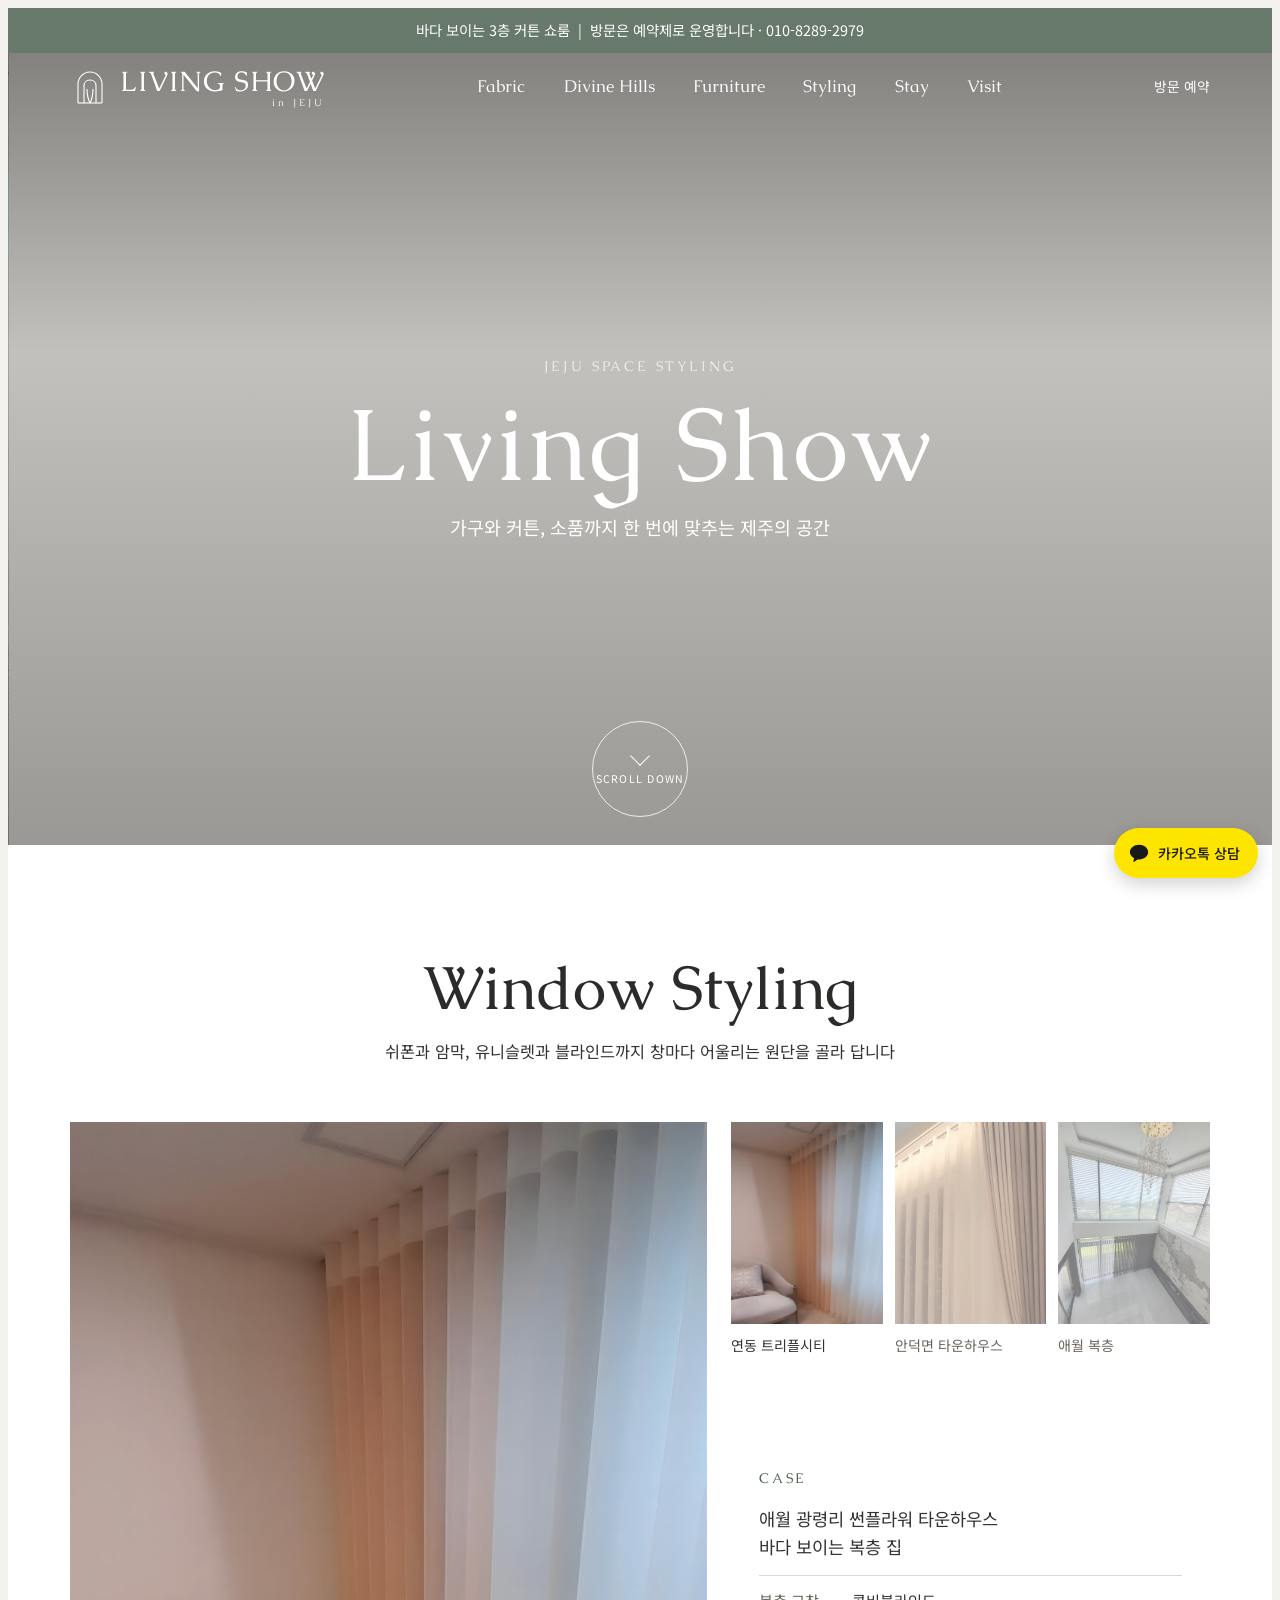
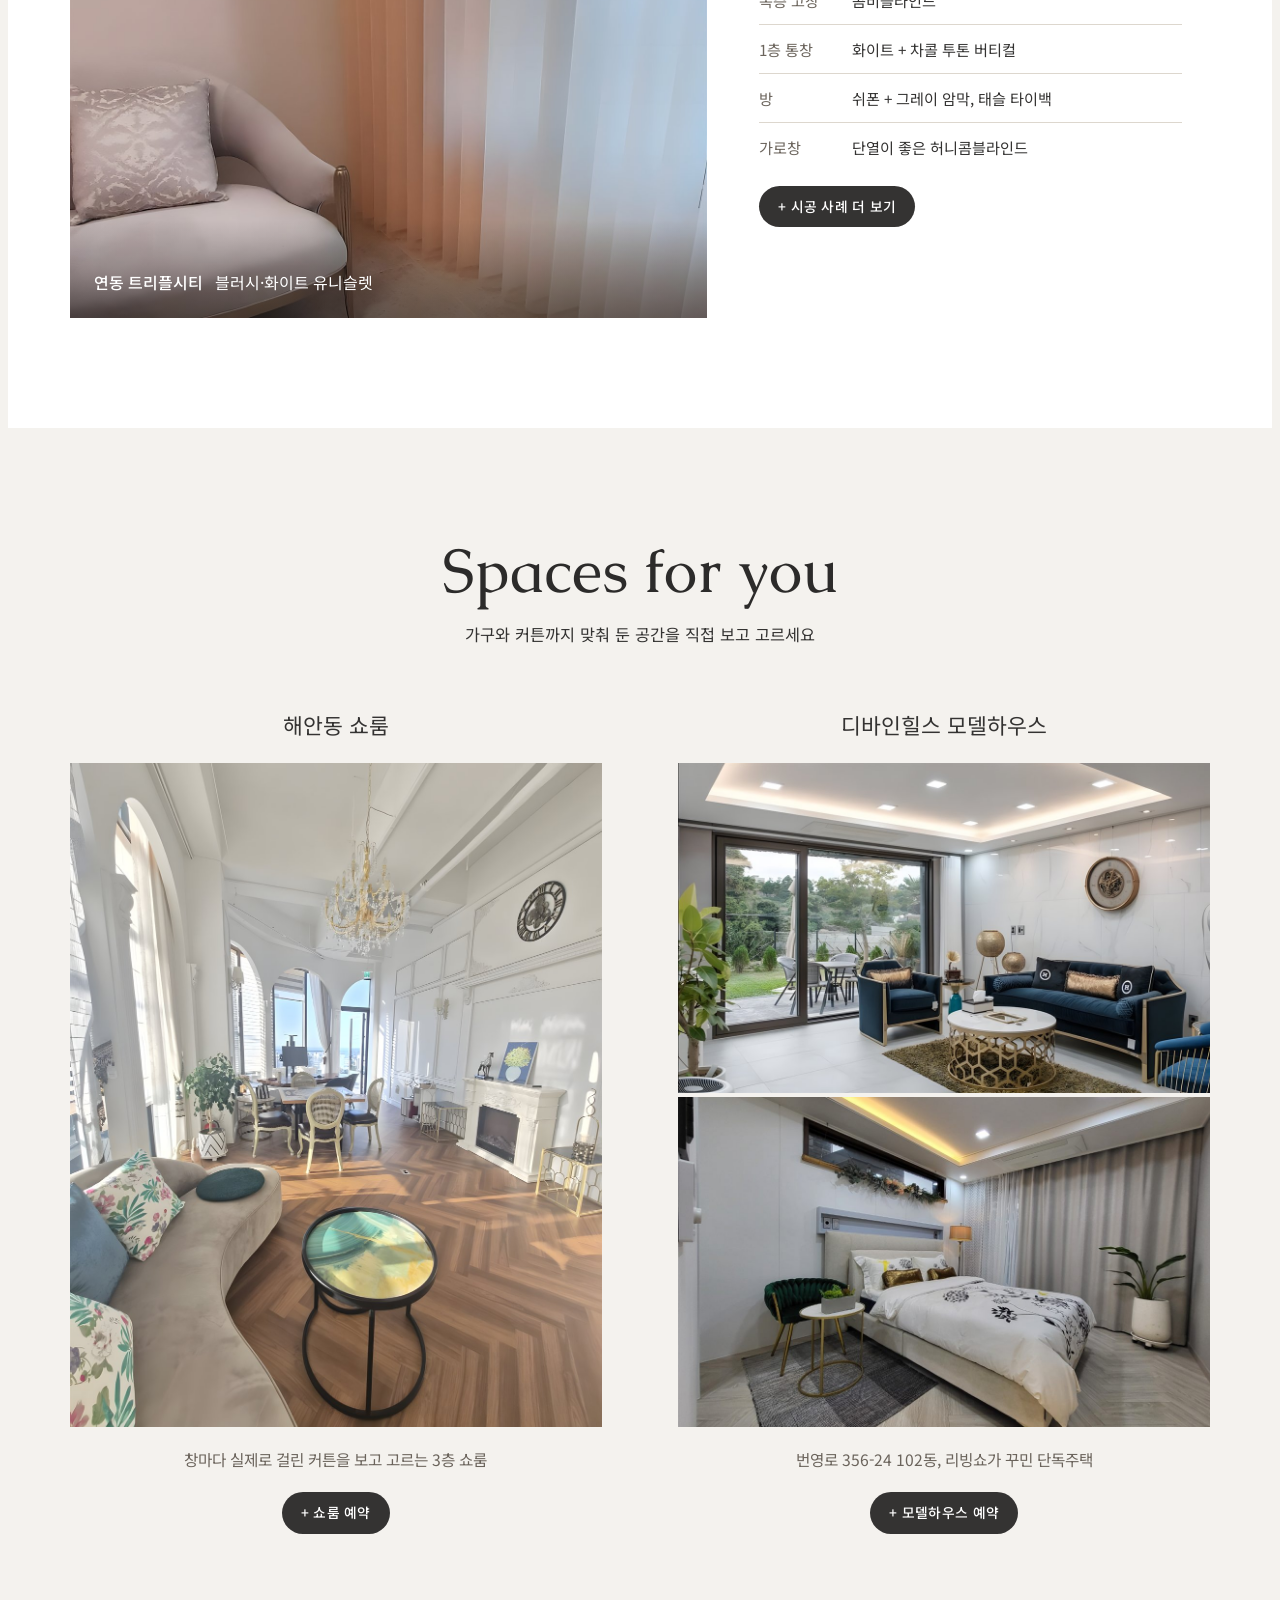
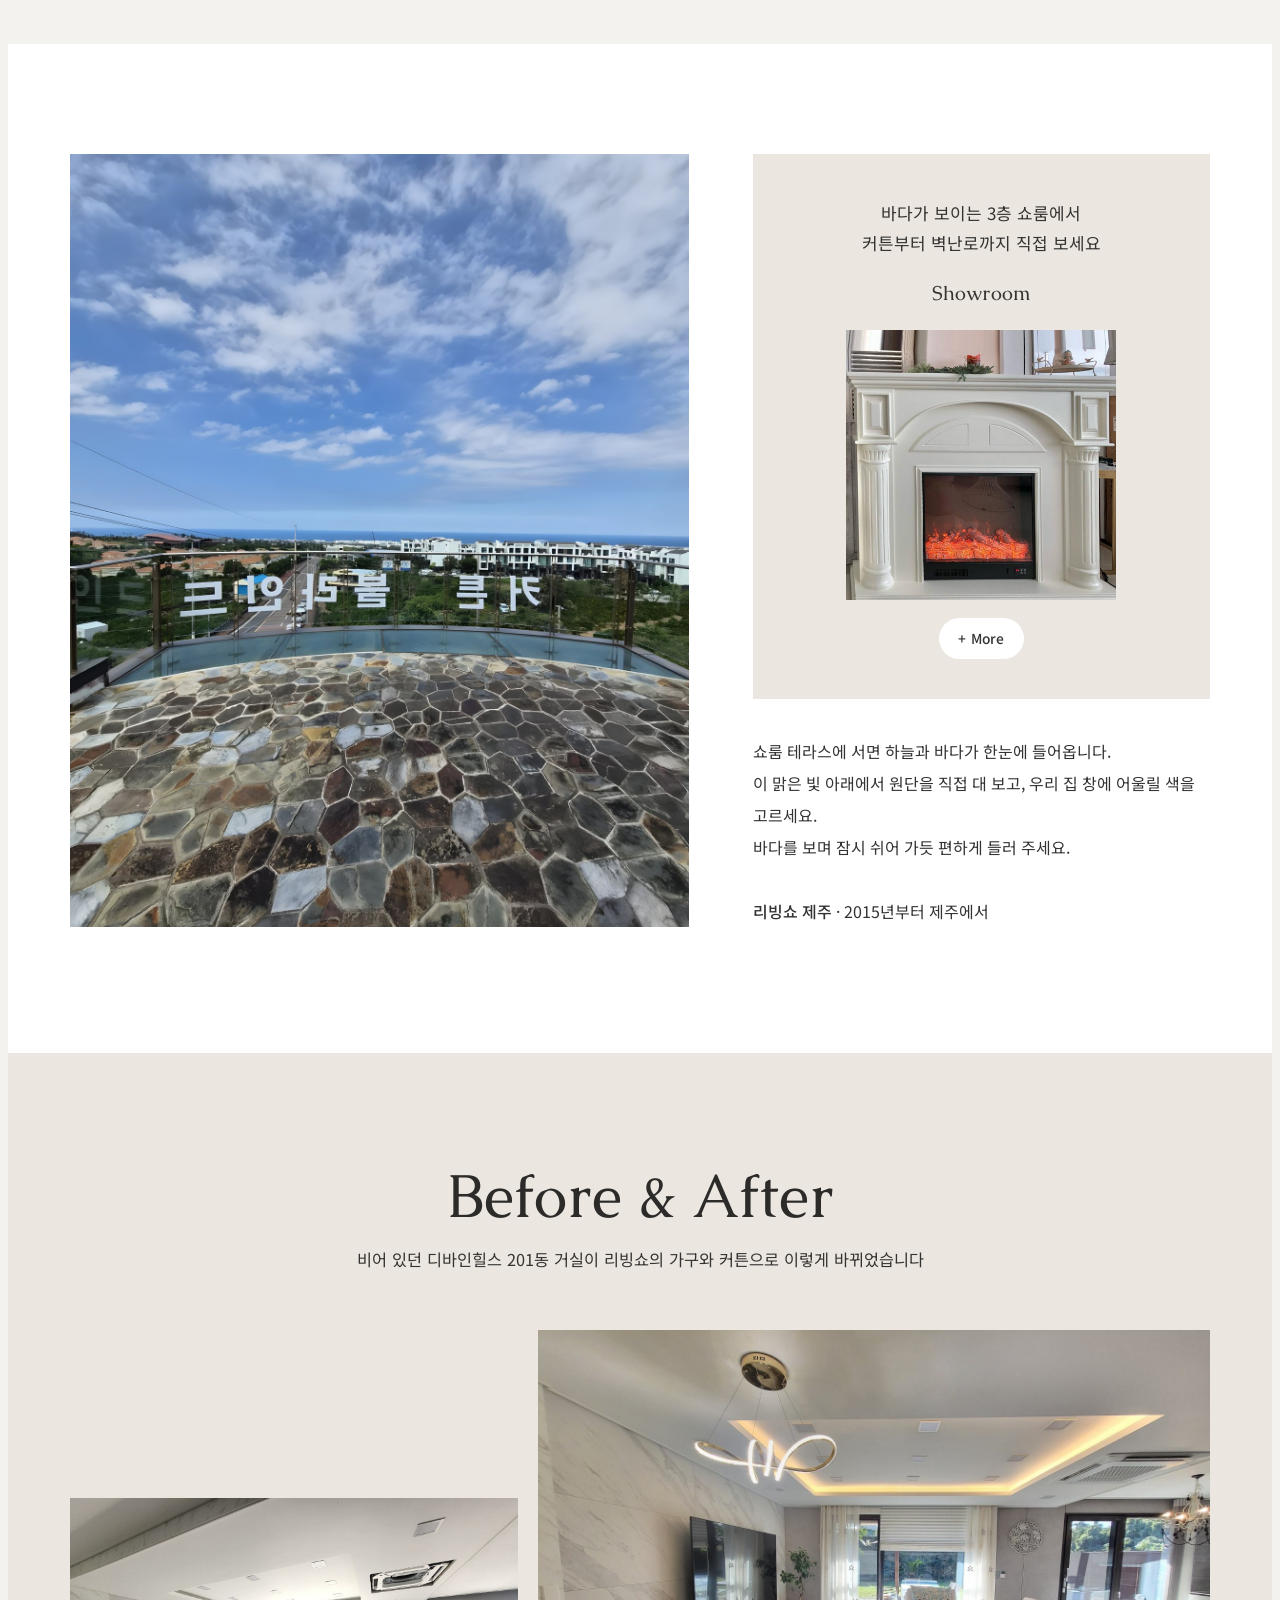
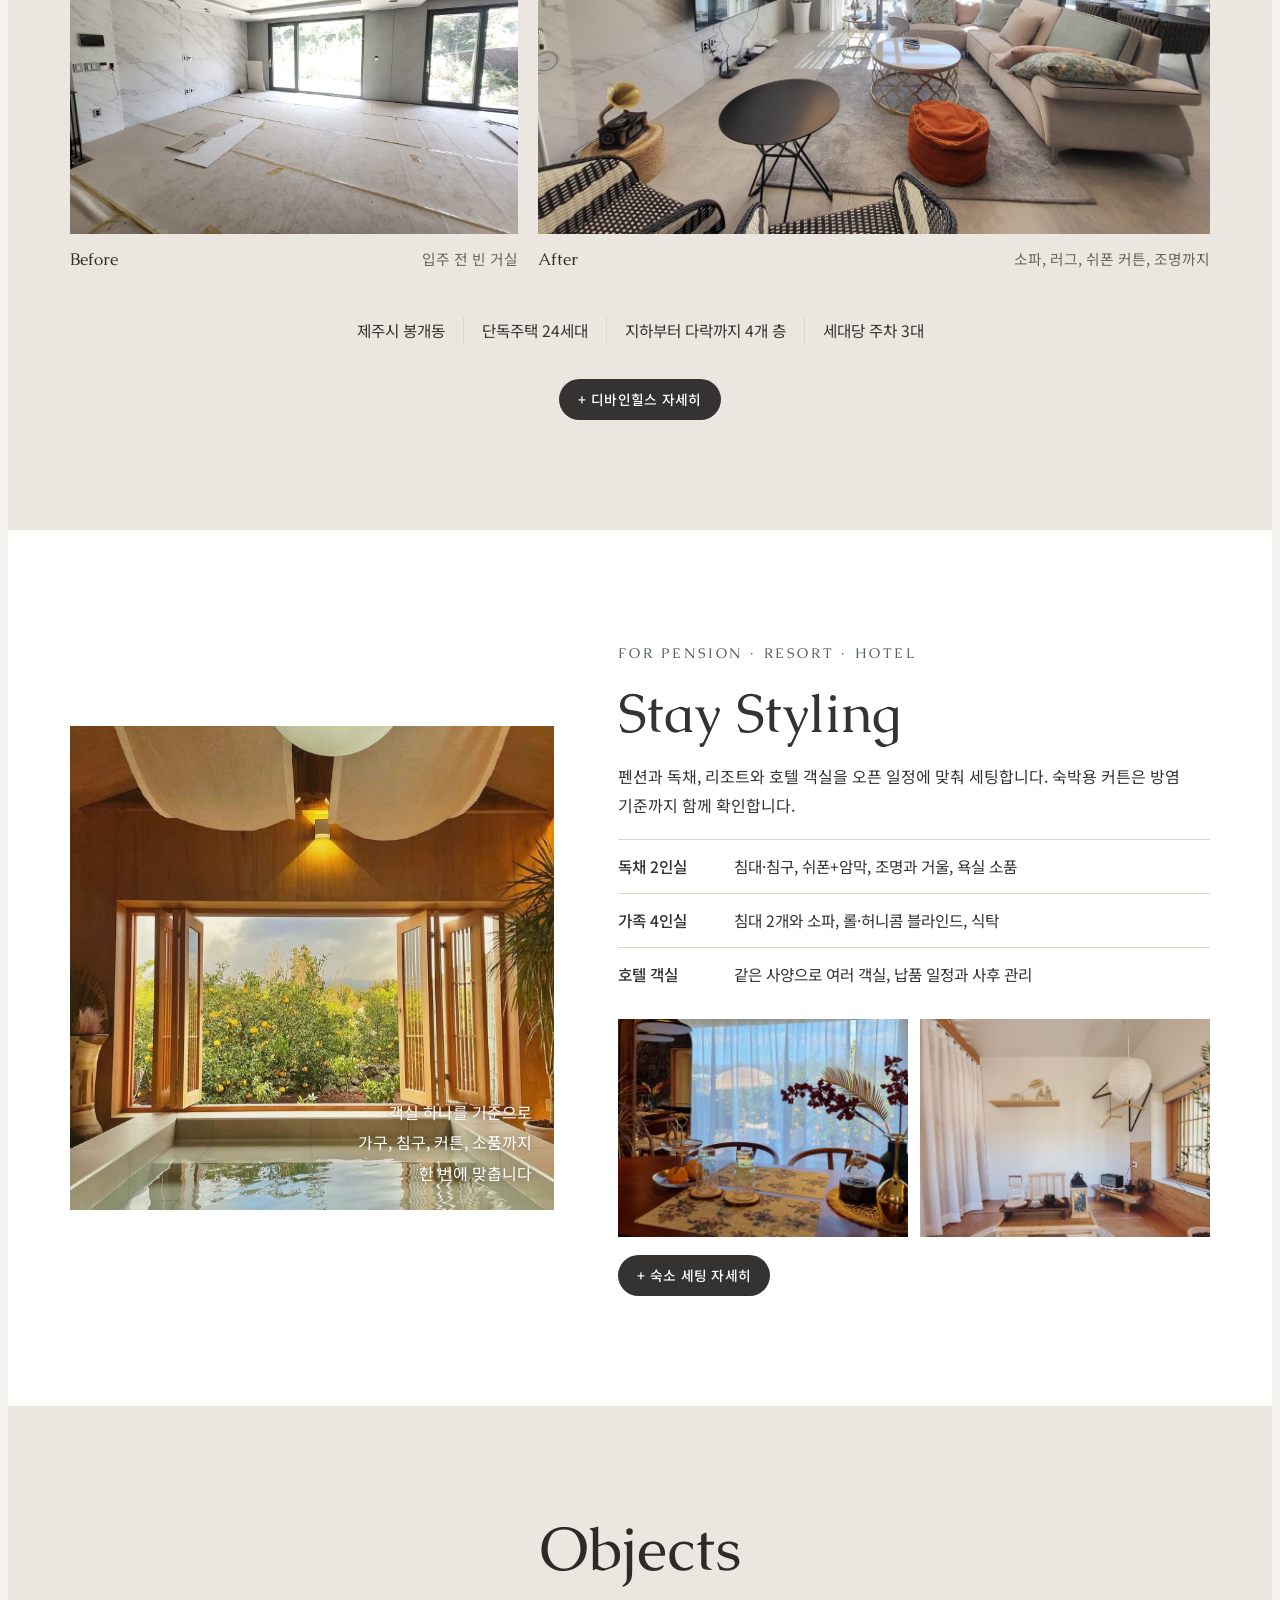
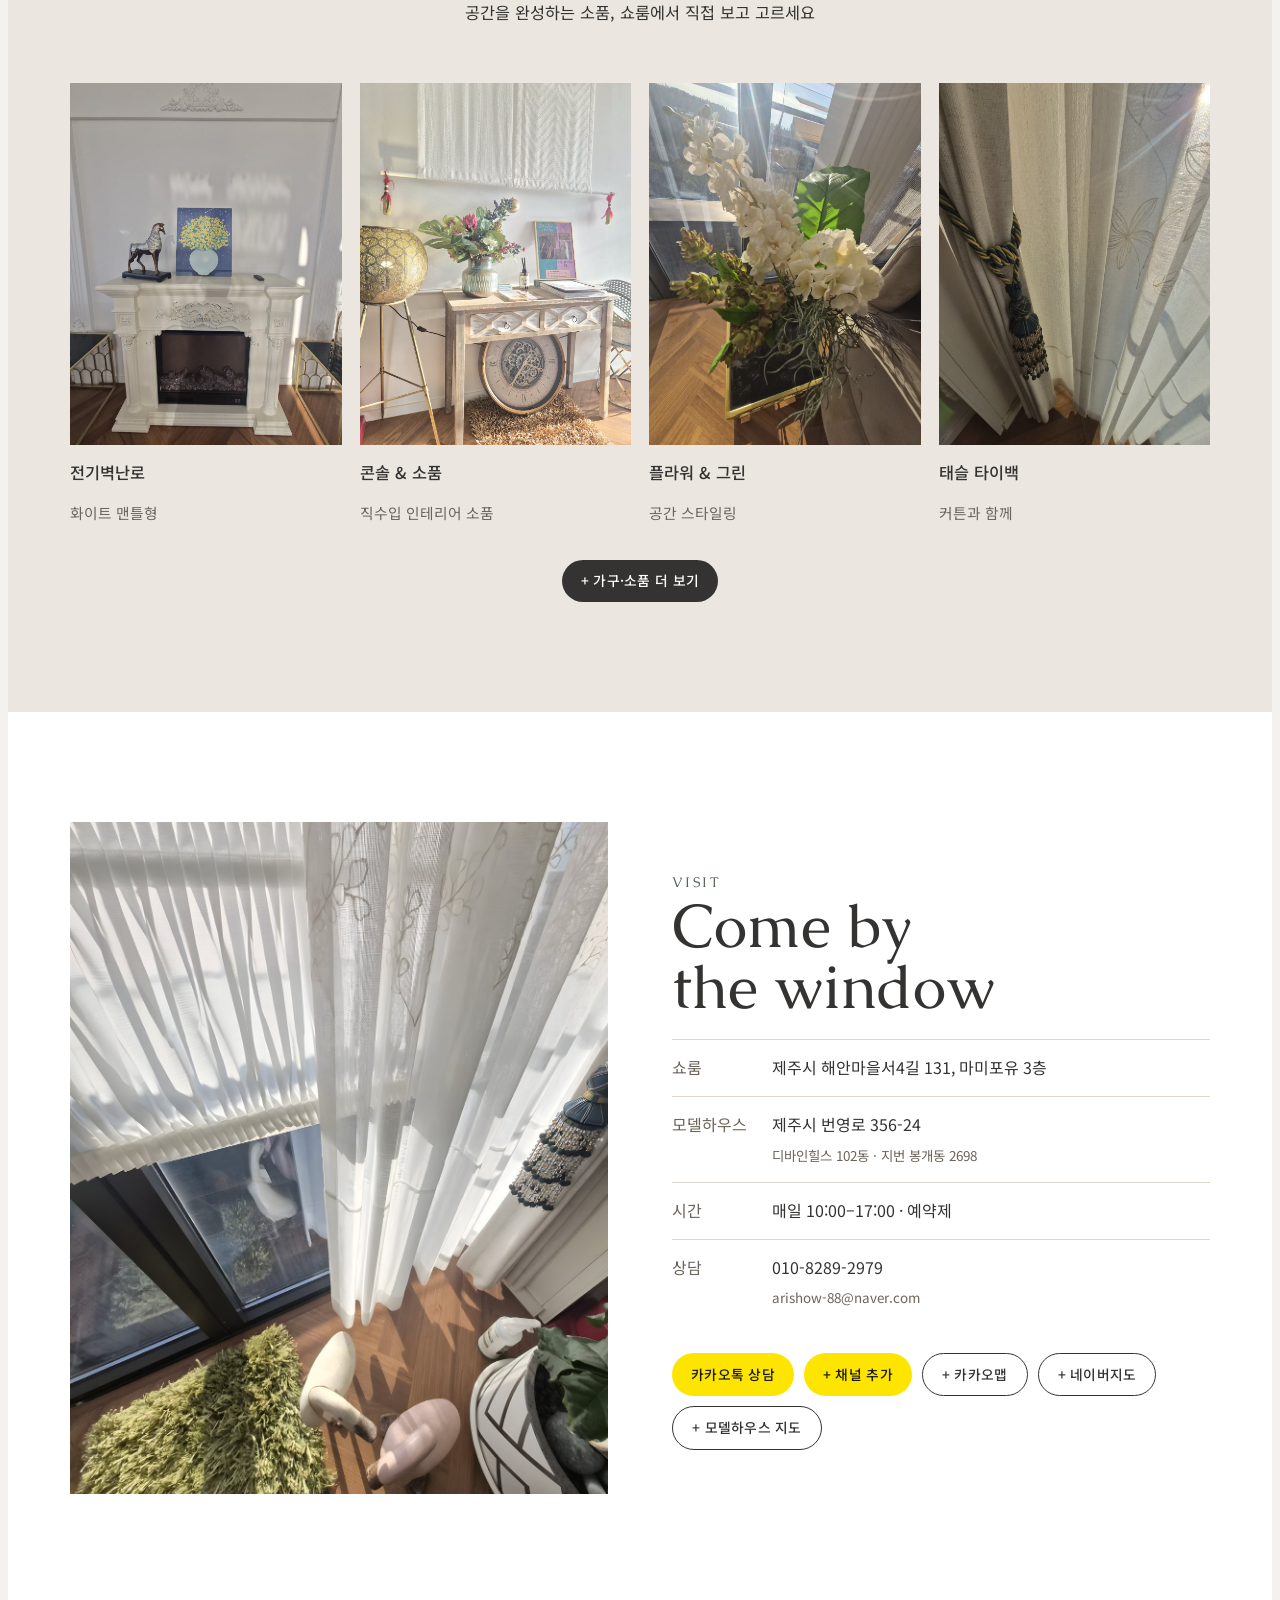
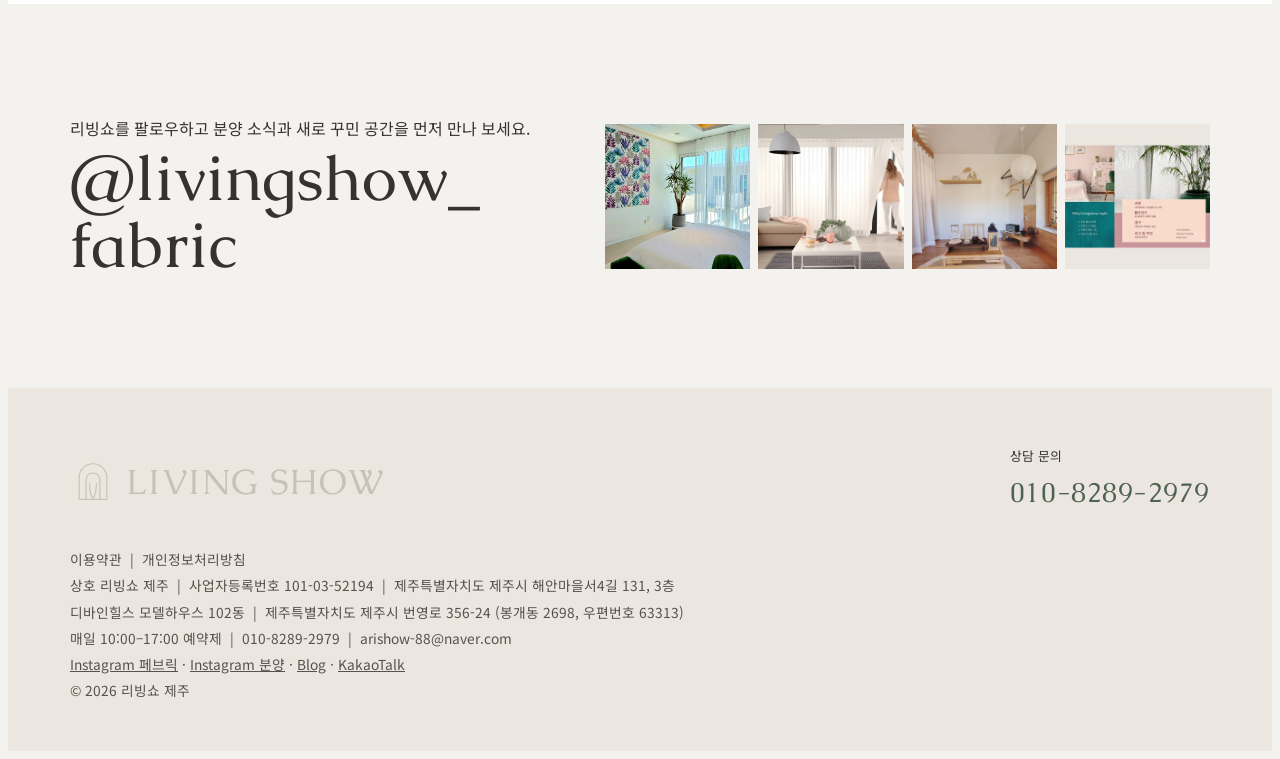
==== index.html @ b0a48b77 "Deploy 2026-11-05 15:12" ====
<!doctype html>
<html lang="ko">
<head>
<meta charset="utf-8">
<meta name="viewport" content="width=device-width, initial-scale=1, viewport-fit=cover">
<title>리빙쇼 제주 | 제주 커튼·블라인드·가구 쇼룸 · 디바인힐스 모델하우스</title>
<meta name="description" content="제주시 해안동, 바다가 보이는 3층 쇼룸. 커튼·블라인드·가구·소품을 직접 보고 고르고, 펜션·호텔 객실 세팅과 봉개동 디바인힐스 모델하우스 분양 상담까지 함께합니다. 매일 10:00–17:00 예약제 · 010-8289-2979">
<link rel="canonical" href="https://livingshow.kr/">
<meta property="og:type" content="website">
<meta property="og:site_name" content="리빙쇼 제주">
<meta property="og:locale" content="ko_KR">
<meta property="og:title" content="리빙쇼 제주 | 커튼·블라인드·가구 쇼룸">
<meta property="og:description" content="제주시 해안동, 바다가 보이는 3층 쇼룸. 커튼·블라인드·가구·소품을 직접 보고 고르고, 펜션·호텔 객실 세팅과 봉개동 디바인힐스 모델하우스 분양 상담까지 함께합니다. 매일 10:00–17:00 예약제 · 010-8289-2979">
<meta property="og:url" content="https://livingshow.kr/">
<meta property="og:image" content="https://livingshow.kr/img/og.jpg">
<meta name="twitter:card" content="summary_large_image">
<meta name="theme-color" content="#66796a">
<link rel="icon" href="favicon.svg" type="image/svg+xml">
<script type="application/ld+json">
{
  "@context": "https://schema.org",
  "@type": "HomeGoodsStore",
  "name": "리빙쇼 제주",
  "alternateName": ["리빙쇼", "리빙쇼 커튼", "리빙쇼 페브릭", "리빙쇼 패브릭"],
  "url": "https://livingshow.kr/",
  "image": "https://livingshow.kr/img/og.jpg",
  "telephone": "+82-10-8289-2979",
  "email": "arishow-88@naver.com",
  "description": "제주 커튼·블라인드·가구·소품 쇼룸, 펜션·호텔 객실 세팅, 디바인힐스 분양 상담",
  "address": { "@type": "PostalAddress", "streetAddress": "해안마을서4길 131, 3층", "addressLocality": "제주시", "addressRegion": "제주특별자치도", "postalCode": "63077", "addressCountry": "KR" },
  "openingHoursSpecification": [{ "@type": "OpeningHoursSpecification", "dayOfWeek": ["Monday","Tuesday","Wednesday","Thursday","Friday","Saturday","Sunday"], "opens": "10:00", "closes": "17:00" }],
  "sameAs": ["https://www.instagram.com/livingshow_fabric/", "https://www.instagram.com/livingshow_jeju/", "https://blog.naver.com/arishow-88", "http://pf.kakao.com/_xnjxnWX"]
}
</script>
<link rel="preconnect" href="https://fonts.googleapis.com">
<link rel="preconnect" href="https://fonts.gstatic.com" crossorigin>
<link rel="stylesheet" href="https://fonts.googleapis.com/css2?family=Caudex:ital,wght@0,400;0,700;1,400&family=Noto+Sans+KR:wght@300;400;500&display=swap">
<style>
/* Layout: photo-led editorial home (full-bleed hero, asymmetric photo/card blocks, quiet small type), after the owner's own Govajin site. Single light theme by choice. */
:root {
  --paper: #ffffff;
  --bg: #f4f2ee;        /* warm off-white ground */
  --sand: #ebe7e0;      /* cards and bands */
  --ink: #343332;       /* body text */
  --soft: #6b645c;      /* captions */
  --line: #ddd7ce;
  --sage: #66796a;      /* Living Show accent (from the Instagram cards) */
  --pill: #343332;
  --font-en: "Caudex", "Gowun Batang", Georgia, serif;
  --font-kr: "Noto Sans KR", "Pretendard", "Apple SD Gothic Neo", "Malgun Gothic", sans-serif;
  color-scheme: light;
}
* { box-sizing: border-box; }
html { scroll-behavior: smooth; }
@media (prefers-reduced-motion: reduce) { html { scroll-behavior: auto; } }
body { background: var(--bg); color: var(--ink); font-family: var(--font-kr); font-weight: 400; font-size: 16px; line-height: 1.85; word-break: keep-all; overflow-wrap: break-word; }
img { display: block; width: 100%; height: 100%; object-fit: cover; }
a { color: inherit; text-decoration: none; }
:focus-visible { outline: 2px solid var(--sage); outline-offset: 3px; }
.wrap { max-width: 1180px; margin: 0 auto; padding-left: max(20px, env(safe-area-inset-left, 0px)); padding-right: max(20px, env(safe-area-inset-right, 0px)); }
.en { font-family: var(--font-en); font-weight: 400; letter-spacing: 0.01em; }
h2.title { font-family: var(--font-en); font-weight: 400; font-size: clamp(2.4rem, 5vw, 3.8rem); line-height: 1.1; margin: 0; text-align: center; color: #2c2b2a; }
.sub { text-align: center; font-size: 1.02rem; color: var(--ink); margin: 14px 0 0; }
.kicker { font-family: var(--font-en); font-size: 0.88rem; letter-spacing: 0.2em; text-transform: uppercase; color: #4f6253; }
.pill { display: inline-flex; align-items: center; gap: 6px; background: var(--pill); color: #fff; font-size: 0.86rem; font-weight: 500; border-radius: 999px; padding: 8px 19px; letter-spacing: 0.02em; }
.pill.light { background: #fff; color: var(--ink); }
.pill:hover { opacity: 0.85; }

/* notice bar + header */
.notice { background: var(--sage); color: #fff; font-size: 0.9rem; text-align: center; padding: 9px max(16px, env(safe-area-inset-right, 0px)) 9px max(16px, env(safe-area-inset-left, 0px)); font-weight: 400; }
body::before { content: ""; position: fixed; inset: 0 0 auto; height: env(safe-area-inset-top, 0px); z-index: 30; background: var(--paper); }
header.site { position: fixed; left: 0; right: 0; top: calc(env(safe-area-inset-top, 0px) + var(--noticeH, 40px)); z-index: 20; transition: background .3s, color .3s, top .3s, box-shadow .3s; color: #fff; }
header.site.solid { top: env(safe-area-inset-top, 0px); background: rgba(255,255,255,0.97); color: var(--ink); box-shadow: 0 1px 0 var(--line); }
header.site .wrap { display: flex; align-items: center; gap: 28px; height: 84px; }
header.site.solid .wrap { height: 64px; }
.logo { display: flex; align-items: center; gap: 10px; flex: 0 0 auto; }
.logo svg { width: 40px; height: 40px; stroke: currentColor; }
.logo .word { display: grid; line-height: 1; }
.logo b { font-family: var(--font-en); font-weight: 400; font-size: 1.75rem; letter-spacing: 0.04em; }
.logo small { font-family: var(--font-en); font-size: 0.62rem; letter-spacing: 0.3em; text-align: right; margin-top: 3px; opacity: .85; }
nav.gnb { flex: 1; display: flex; justify-content: center; gap: clamp(14px, 3vw, 40px); font-family: var(--font-en); font-size: 1.08rem; }
nav.gnb a { opacity: .95; }
nav.gnb a:hover { opacity: .65; }
.hcta { font-size: 0.86rem; font-weight: 400; }
.menu-btn { display: none; flex-direction: column; justify-content: center; gap: 6px; width: 40px; height: 40px; margin-right: -8px; padding: 8px; background: none; border: 0; color: inherit; cursor: pointer; }
.menu-btn span { display: block; height: 1.4px; background: currentColor; transition: transform .25s, opacity .25s; }
.menu-btn[aria-expanded="true"] span:nth-child(1) { transform: translateY(7.4px) rotate(45deg); }
.menu-btn[aria-expanded="true"] span:nth-child(2) { opacity: 0; }
.menu-btn[aria-expanded="true"] span:nth-child(3) { transform: translateY(-7.4px) rotate(-45deg); }
.mnav { position: fixed; z-index: 19; inset: 0; background: var(--paper); display: grid; align-content: start; overflow-y: auto; padding: calc(env(safe-area-inset-top, 0px) + 92px) max(24px, env(safe-area-inset-right, 0px)) 120px max(24px, env(safe-area-inset-left, 0px)); }
.mnav[hidden] { display: none; }
.mnav .item { display: flex; justify-content: space-between; align-items: baseline; gap: 12px; padding: 16px 0; border-bottom: 1px solid var(--line); font-family: var(--font-en); font-size: 1.6rem; line-height: 1.3; }
.mnav .item small { font-family: var(--font-kr); font-size: 0.82rem; color: var(--soft); }
.mnav .pill { justify-self: start; margin-top: 28px; }
body.menu-open { overflow: hidden; }
body.menu-open .kakao-fab { display: none; }
@media (prefers-reduced-motion: reduce) { .menu-btn span { transition: none; } }
@media (max-width: 900px) {
  nav.gnb { display: none; }
  header.site .wrap { gap: 16px; height: 64px; }
  .logo { margin-right: auto; }
  .logo b { font-size: 1.4rem; }
  .menu-btn { display: inline-flex; }
}
@media (max-width: 700px) { .hcta { display: none; } }

/* hero */
.hero { position: relative; height: clamp(540px, 88vh, 920px); overflow: hidden; background: #2b2a28; }
/* Phone: all three photos crossfade in one frame (showroom, stay dining, fireplace) */
/* Slides push in from the sides: left-column photos from the left, right-column photos from the right.
   Phone: one frame, four photos in turn (showroom, dining, bedroom, fireplace). */
.hero .col { position: absolute; inset: 0; isolation: isolate; }
.hero .slide { position: absolute; inset: 0; transform: translateX(-100%); animation: in4L 24s infinite; }
.hero .col:nth-child(2) .slide { transform: translateX(100%); animation-name: in4R; }
.hero .col:nth-child(1) .slide:nth-child(1) { animation-delay: 0s; }
.hero .col:nth-child(2) .slide:nth-child(1) { animation-delay: 6s; }
.hero .col:nth-child(1) .slide:nth-child(2) { animation-delay: 12s; }
.hero .col:nth-child(2) .slide:nth-child(2) { animation-delay: 18s; }
@keyframes in4L { 0% { transform: translateX(-100%); z-index: 2; } 4%, 25% { transform: translateX(0); z-index: 2; } 25.01%, 29% { transform: translateX(0); z-index: 1; } 29.01%, 100% { transform: translateX(-100%); z-index: 1; } }
@keyframes in4R { 0% { transform: translateX(100%); z-index: 2; } 4%, 25% { transform: translateX(0); z-index: 2; } 25.01%, 29% { transform: translateX(0); z-index: 1; } 29.01%, 100% { transform: translateX(100%); z-index: 1; } }
@keyframes in2L { 0% { transform: translateX(-100%); z-index: 2; } 8%, 50% { transform: translateX(0); z-index: 2; } 50.01%, 58% { transform: translateX(0); z-index: 1; } 58.01%, 100% { transform: translateX(-100%); z-index: 1; } }
@keyframes in2R { 0% { transform: translateX(100%); z-index: 2; } 8%, 50% { transform: translateX(0); z-index: 2; } 50.01%, 58% { transform: translateX(0); z-index: 1; } 58.01%, 100% { transform: translateX(100%); z-index: 1; } }
@media (prefers-reduced-motion: reduce) { .hero .slide { animation: none !important; transform: none !important; visibility: hidden; } .hero .slide:first-child { visibility: visible; } }
.hero::after { content: ""; position: absolute; inset: 0; background: linear-gradient(180deg, rgba(20,18,16,.5) 0%, rgba(20,18,16,.22) 38%, rgba(20,18,16,.4) 100%); }
/* Desktop and tablet: two columns side by side, each alternating two photos */
@media (min-width: 701px) {
  .hero { display: grid; grid-template-columns: repeat(2, minmax(0, 1fr)); gap: 3px; background: var(--bg); }
  .hero .col { position: relative; inset: auto; overflow: hidden; }
  .hero .col:nth-child(1) .slide { animation: in2L 12s infinite; }
  .hero .col:nth-child(2) .slide { animation: in2R 12s infinite; }
  /* both columns switch together: left slides in from the left while right slides in from the right */
  .hero .col:nth-child(1) .slide:nth-child(1), .hero .col:nth-child(2) .slide:nth-child(1) { animation-delay: 0s; }
  .hero .col:nth-child(1) .slide:nth-child(2), .hero .col:nth-child(2) .slide:nth-child(2) { animation-delay: 6s; }
}
.hero .copy { position: absolute; inset: 0; z-index: 2; display: grid; place-content: center; text-align: center; color: #fff; gap: 14px; padding: 0 20px; }
.hero .copy .kicker { color: #f1ece4; }
.hero h1 { margin: 0; font-family: var(--font-en); font-weight: 400; font-size: clamp(3rem, 8.5vw, 6.4rem); line-height: 1; letter-spacing: 0.02em; }
.hero p { margin: 0; font-size: clamp(1rem, 1.8vw, 1.15rem); font-weight: 400; }
.scroll { position: absolute; z-index: 2; left: 50%; bottom: 28px; transform: translateX(-50%); width: 96px; height: 96px; border: 1px solid rgba(255,255,255,.8); border-radius: 50%; color: #fff; display: grid; place-content: center; text-align: center; font-size: 0.66rem; letter-spacing: 0.12em; gap: 6px; }
.scroll i { display: block; width: 14px; height: 14px; border-right: 1px solid #fff; border-bottom: 1px solid #fff; transform: rotate(45deg); margin: 0 auto; }

/* sections */
section { padding-block: 110px; }
section.sand { background: var(--sand); }
section.white { background: var(--paper); }
@media (max-width: 700px) { section { padding-block: 72px; } }

/* spaces: two columns */
.spaces { display: grid; grid-template-columns: repeat(2, minmax(0, 1fr)); gap: clamp(24px, 6vw, 88px); margin-top: 56px; }
.space { display: grid; gap: 18px; justify-items: center; text-align: center; }
.space h3 { margin: 0; font-weight: 400; font-size: 1.35rem; }
.space .ph { width: 100%; aspect-ratio: 4 / 5; overflow: hidden; }
.space .ph img { transition: transform .8s; }
.space:hover .ph img { transform: scale(1.03); }
/* same gentle zoom as the Spaces cards, for every photo from Showroom down */
.edit .big img, .edit .card .small img, .ba .ph img, .stay .photo img, .stay .duo img, .obj .ph img, .visit .ph img, .insta .grid img { transition: transform .8s; }
@media (hover: hover) {
  .edit .big:hover img, .edit .card .small:hover img, .ba .ph:hover img, .stay .photo:hover img, .stay .duo div:hover img, .obj:hover .ph img, .visit .ph:hover img, .insta .grid div:hover img { transform: scale(1.03); }
}
@media (prefers-reduced-motion: reduce) { .space .ph img, .edit .big img, .edit .card .small img, .ba .ph img, .stay .photo img, .stay .duo img, .obj .ph img, .visit .ph img, .insta .grid img { transition: none; transform: none !important; } }
.space .ph.stack { display: grid; grid-template-rows: repeat(2, minmax(0, 1fr)); gap: 4px; }
.space p { margin: 0; font-size: 0.98rem; color: var(--soft); }
@media (max-width: 700px) { .spaces { grid-template-columns: 1fr; } }

/* editorial asym */
.edit { display: grid; grid-template-columns: minmax(0, 1.15fr) minmax(0, 0.85fr); gap: clamp(24px, 5vw, 64px); align-items: start; }
.edit .big { aspect-ratio: 4 / 5; overflow: hidden; }
.edit .card { background: var(--sand); padding: 44px 36px 40px; display: grid; gap: 18px; justify-items: center; text-align: center; }
.edit .card .small { width: 70%; aspect-ratio: 1 / 1; overflow: hidden; }
.edit .card p { margin: 0; font-size: 1.06rem; line-height: 1.75; color: var(--ink); }
.edit .note { margin-top: 36px; font-size: 1rem; line-height: 2; }
.edit .note b { font-weight: 500; }
@media (max-width: 800px) { .edit { grid-template-columns: 1fr; } }

/* before / after */
.ba { display: grid; grid-template-columns: minmax(0, 0.8fr) minmax(0, 1.2fr); gap: 20px; margin-top: 56px; align-items: end; }
.ba figure { margin: 0; display: grid; gap: 10px; }
.ba .ph { overflow: hidden; }
.ba .before .ph { aspect-ratio: 4 / 3; filter: saturate(.75); }
.ba .after .ph { aspect-ratio: 4 / 3; }
.ba figcaption { font-family: var(--font-en); font-size: 1.05rem; display: flex; justify-content: space-between; align-items: baseline; gap: 12px; }
.ba figcaption span { font-family: var(--font-kr); font-size: 0.92rem; color: var(--soft); }
.facts { display: flex; flex-wrap: wrap; justify-content: center; gap: 10px 0; margin: 40px auto 0; font-size: 0.98rem; }
.facts span { padding: 0 18px; border-left: 1px solid var(--line); }
.facts span:first-child { border-left: 0; }
.center { text-align: center; margin-top: 34px; }
@media (max-width: 700px) { .ba { grid-template-columns: 1fr; } }

/* window styling case */
/* one large feature photo on the left; two detail shots and the case card stacked on the right */
.case { display: grid; grid-template-columns: minmax(0, 1.33fr) minmax(0, 1fr); gap: 24px; margin-top: 56px; align-items: stretch; }
.case .feature { position: relative; margin: 0; aspect-ratio: 4 / 5; overflow: hidden; }
.case .feature img { transition: opacity .3s; }
.case .feature img.swap { opacity: 0; }
.case .feature figcaption { position: absolute; left: 0; right: 0; bottom: 0; padding: 48px 24px 20px; color: #fff; font-size: 1rem; background: linear-gradient(180deg, rgba(20,18,16,0), rgba(20,18,16,.45)); }
.case .feature figcaption b { font-weight: 500; margin-right: 8px; }
.case .side { display: grid; grid-template-rows: auto 1fr; gap: 16px; }
/* hovering (or tapping) a thumbnail shows that photo large on the left */
.case .thumbs { display: grid; grid-template-columns: repeat(3, minmax(0, 1fr)); gap: 12px; }
.case .thumb { display: grid; gap: 8px; padding: 0; border: 0; background: none; color: var(--soft); font: inherit; font-size: 0.88rem; text-align: left; cursor: pointer; }
.case .thumb img { height: auto; aspect-ratio: 3 / 4; opacity: .55; transition: opacity .25s; }
.case .thumb:hover img, .case .thumb:focus-visible img, .case .thumb.on img { opacity: 1; }
.case .thumb.on span { color: var(--ink); }
@media (prefers-reduced-motion: reduce) { .case .feature img, .case .thumb img { transition: none; } }
.case .spec { background: var(--paper); padding: 30px 28px; display: grid; gap: 14px; align-content: center; }
.case .spec .memo { margin: 0; font-size: 0.86rem; color: var(--soft); }
.case .spec h3 { margin: 0; font-weight: 400; font-size: 1.1rem; line-height: 1.6; }
.case dl { margin: 0; display: grid; gap: 0; }
.case dl div { display: grid; grid-template-columns: 5.2rem minmax(0, 1fr); gap: 10px; padding: 10px 0; border-top: 1px solid var(--line); font-size: 0.95rem; }
.case dt { color: var(--soft); }
.case dd { margin: 0; }
@media (max-width: 800px) { .case { grid-template-columns: 1fr; gap: 16px; } }

/* stay band */
.stay { display: grid; grid-template-columns: minmax(0, 0.9fr) minmax(0, 1.1fr); gap: clamp(24px, 5vw, 64px); align-items: center; }
.stay .photo { position: relative; aspect-ratio: 1 / 1; overflow: hidden; }
.stay .photo .over { position: absolute; right: 22px; bottom: 22px; color: #fff; text-align: right; font-size: 1rem; line-height: 1.9; text-shadow: 0 1px 8px rgba(0,0,0,.35); }
.stay .text { display: grid; gap: 18px; }
.stay h2 { margin: 0; font-family: var(--font-en); font-weight: 400; font-size: clamp(2.2rem, 4.4vw, 3.4rem); line-height: 1.1; }
.stay ul { margin: 0; padding: 0; list-style: none; display: grid; gap: 0; }
.stay li { padding: 12px 0; border-top: 1px solid var(--line); font-size: 0.98rem; display: grid; grid-template-columns: 6.5rem minmax(0, 1fr); gap: 12px; }
.stay li b { font-weight: 500; }
.stay .duo { display: grid; grid-template-columns: repeat(2, minmax(0, 1fr)); gap: 12px; }
.stay .duo div { aspect-ratio: 4 / 3; overflow: hidden; }
@media (max-width: 800px) { .stay { grid-template-columns: 1fr; } }

/* objects */
.objects { display: grid; grid-template-columns: repeat(4, minmax(0, 1fr)); gap: 18px; margin-top: 56px; }
.obj { display: grid; gap: 12px; }
.obj .ph { aspect-ratio: 3 / 4; overflow: hidden; }
.obj b { font-weight: 500; font-size: 1.02rem; }
.obj span { font-size: 0.92rem; color: var(--soft); }
@media (max-width: 800px) { .objects { grid-template-columns: repeat(2, minmax(0, 1fr)); } }

/* visit */
.visit { display: grid; grid-template-columns: minmax(0, 1fr) minmax(0, 1fr); gap: clamp(24px, 5vw, 64px); align-items: center; }
.visit .ph { aspect-ratio: 4 / 5; overflow: hidden; }
.visit h2 { margin: 0 0 22px; font-family: var(--font-en); font-weight: 400; font-size: clamp(2.4rem, 5vw, 3.8rem); line-height: 1; }
.visit dl { margin: 0 0 28px; display: grid; gap: 0; }
.visit dl div { display: grid; grid-template-columns: 5.5rem minmax(0, 1fr); gap: 12px; padding: 13px 0; border-top: 1px solid var(--line); font-size: 1rem; }
.visit dt { color: var(--soft); }
.visit dd { margin: 0; }
.visit .btns { display: flex; flex-wrap: wrap; gap: 10px; }
@media (max-width: 800px) { .visit { grid-template-columns: 1fr; } }

/* instagram */
.insta { display: grid; grid-template-columns: minmax(0, 0.9fr) minmax(0, 1.1fr); gap: 40px; align-items: center; }
.insta .handle { font-family: var(--font-en); font-size: clamp(2.4rem, 5.2vw, 4rem); line-height: 1.05; margin: 10px 0 0; word-break: break-all; }
.insta .grid { display: grid; grid-template-columns: repeat(4, minmax(0, 1fr)); gap: 8px; }
.insta .grid div { aspect-ratio: 1 / 1; overflow: hidden; }
@media (max-width: 800px) { .insta { grid-template-columns: 1fr; } .insta .grid { grid-template-columns: repeat(2, minmax(0, 1fr)); } }

/* footer */
footer.site { background: var(--sand); }
footer.site .wrap { padding-block: 56px calc(48px + env(safe-area-inset-bottom, 0px)); display: grid; gap: 28px; }
footer .top { display: flex; flex-wrap: wrap; justify-content: space-between; align-items: center; gap: 24px; }
footer .ghost { display: flex; align-items: center; gap: 10px; color: #c9c1b6; }
footer .ghost svg { width: 46px; height: 46px; stroke: currentColor; }
footer .ghost b { font-family: var(--font-en); font-weight: 400; font-size: 2.2rem; letter-spacing: .04em; }
footer .call small { display: block; font-size: 0.8rem; }
footer .call strong { font-family: var(--font-en); font-weight: 400; font-size: 1.7rem; color: #4f6253; letter-spacing: .02em; }
footer .legal { font-size: 0.86rem; color: #57514b; line-height: 1.9; }
footer .legal a { text-decoration: underline; }

/* KakaoTalk floating chat */
.kakao-fab { position: fixed; z-index: 26; right: max(22px, env(safe-area-inset-right, 0px)); bottom: calc(22px + env(safe-area-inset-bottom, 0px)); display: flex; align-items: center; gap: 8px; background: #fee500; color: #191919; border-radius: 999px; padding: 12px 18px 12px 14px; font-size: 0.88rem; font-weight: 500; box-shadow: 0 6px 18px rgba(0,0,0,.18); transition: transform .2s; }
.kakao-fab:hover { transform: translateY(-2px); }
.kakao-fab svg { width: 22px; height: 22px; flex: 0 0 auto; }
@media (prefers-reduced-motion: reduce) { .kakao-fab, .kakao-fab:hover { transition: none; transform: none; } }
@media (max-width: 700px) { .kakao-fab { bottom: calc(76px + env(safe-area-inset-bottom, 0px)); padding: 12px; } .kakao-fab span { display: none; } }
.pill.kakao { background: #fee500; color: #191919; }

/* mobile quick bar */
.quick { display: none; position: fixed; z-index: 25; left: 0; right: 0; bottom: 0; background: rgba(255,255,255,.97); border-top: 1px solid var(--line); padding: 8px max(12px, env(safe-area-inset-right, 0px)) calc(8px + env(safe-area-inset-bottom, 0px)) max(12px, env(safe-area-inset-left, 0px)); gap: 8px; }
.quick a { flex: 1; text-align: center; font-size: 0.86rem; font-weight: 400; padding: 9px 4px; border-radius: 999px; border: 1px solid var(--ink); }
.quick a.main { background: var(--ink); color: #fff; }
@media (max-width: 700px) { .quick { display: flex; } footer.site .wrap { padding-bottom: calc(110px + env(safe-area-inset-bottom, 0px)); } }
</style>
</head>
<body>
<div class="notice" id="notice">바다 보이는 3층 커튼 쇼룸 &nbsp;|&nbsp; 방문은 예약제로 운영합니다 · 010-8289-2979</div>

<header class="site" id="hdr">
  <div class="wrap">
    <a class="logo" href="#top" aria-label="리빙쇼 제주 홈">
      <svg viewBox="0 0 40 40" fill="none" stroke-width="1.1" aria-hidden="true"><path d="M8 36V17a12 12 0 0 1 24 0v19"/><path d="M8 36h24"/><path d="M14 36V19c0-3 2-6 6-6"/><path d="M26 36V19c0-3-2-6-6-6"/><path d="M17 22c0 6 1 10 3 14M23 22c0 6-1 10-3 14"/></svg>
      <span class="word"><b>LIVING SHOW</b><small>in JEJU</small></span>
    </a>
    <nav class="gnb" aria-label="주 메뉴">
      <a href="/fabric/">Fabric</a>
      <a href="/bunyang/">Divine Hills</a>
      <a href="/furniture/">Furniture</a>
      <a href="/styling/">Styling</a>
      <a href="/stay/">Stay</a>
      <a href="/visit/">Visit</a>
    </nav>
    <a class="hcta" href="/visit/">방문 예약</a>
    <button class="menu-btn" id="menuBtn" type="button" aria-label="메뉴 열기" aria-expanded="false" aria-controls="mnav"><span></span><span></span><span></span></button>
  </div>
</header>

<nav class="mnav" id="mnav" aria-label="모바일 메뉴" hidden>
  <a class="item" href="/fabric/">Fabric <small>커튼·블라인드</small></a>
  <a class="item" href="/bunyang/">Divine Hills <small>디바인힐스 분양</small></a>
  <a class="item" href="/furniture/">Furniture <small>가구·소품</small></a>
  <a class="item" href="/styling/">Styling <small>커튼 시공 사례</small></a>
  <a class="item" href="/stay/">Stay <small>펜션·호텔 객실</small></a>
  <a class="item" href="/visit/">Visit <small>오시는 길</small></a>
  <a class="pill" href="/visit/">+ 방문 예약</a>
</nav>

<main id="top">
  <section class="hero" aria-label="리빙쇼 제주 대표 공간" style="padding:0">
    <div class="col">
      <div class="slide"><img src="img/hero-a.jpg" alt="리빙쇼 해안동 쇼룸, 아치창과 샹들리에 아래 패브릭 소파"></div>
      <div class="slide"><img src="img/hero-d.jpg" alt="유니슬렛 블라인드와 패턴 아트 액자를 단 침실"></div>
    </div>
    <div class="col">
      <div class="slide"><img src="img/hero-b.jpg" alt="귤밭이 보이는 독채 객실 식당, 쉬폰 커튼과 원목 식탁"></div>
      <div class="slide"><img src="img/hero-c.jpg" alt="화이트 맨틀 전기벽난로와 소품"></div>
    </div>
    <div class="copy">
      <span class="kicker">Jeju Space Styling</span>
      <h1>Living Show</h1>
      <p>가구와 커튼, 소품까지 한 번에 맞추는 제주의 공간</p>
    </div>
    <a class="scroll" href="#spaces"><i></i>SCROLL DOWN</a>
  </section>

  <section class="white" id="styling">
    <div class="wrap">
      <h2 class="title">Window Styling</h2>
      <p class="sub">쉬폰과 암막, 유니슬렛과 블라인드까지 창마다 어울리는 원단을 골라 답니다</p>
      <div class="case" id="wsGallery">
        <figure class="feature">
          <img id="wsMain" src="img/ws-feature.jpg" alt="연동 트리플시티, 블러시 핑크와 화이트 유니슬렛을 단 창가와 패브릭 소파">
          <figcaption id="wsCap"><b>연동 트리플시티</b> 블러시·화이트 유니슬렛</figcaption>
        </figure>
        <div class="side">
          <div class="thumbs">
            <button type="button" class="thumb on" aria-pressed="true" data-src="img/ws-feature.jpg" data-place="연동 트리플시티" data-note="블러시·화이트 유니슬렛" data-alt="연동 트리플시티, 블러시 핑크와 화이트 유니슬렛을 단 창가와 패브릭 소파"><img src="img/ws-feature.jpg" alt=""><span>연동 트리플시티</span></button>
            <button type="button" class="thumb" aria-pressed="false" data-src="img/ws-detail.jpg" data-place="안덕면 타운하우스" data-note="쉬폰 + 브라운 암막 이중 커튼" data-alt="안덕면 타운하우스, 쉬폰 커튼 뒤로 겹친 브라운 암막 커튼의 주름"><img src="img/ws-detail.jpg" alt=""><span>안덕면 타운하우스</span></button>
            <button type="button" class="thumb" aria-pressed="false" data-src="img/dx-tall.jpg" data-place="애월 광령리 썬플라워" data-note="복층 고창 콤비블라인드" data-alt="애월 광령리 썬플라워 타운하우스, 복층 거실 고창의 콤비블라인드"><img src="img/dx-tall.jpg" alt=""><span>애월 복층</span></button>
          </div>
          <div class="spec">
          <span class="kicker">Case</span>
          <h3>애월 광령리 썬플라워 타운하우스<br>바다 보이는 복층 집</h3>          <dl>
            <div><dt>복층 고창</dt><dd>콤비블라인드</dd></div>
            <div><dt>1층 통창</dt><dd>화이트 + 차콜 투톤 버티컬</dd></div>
            <div><dt>방</dt><dd>쉬폰 + 그레이 암막, 태슬 타이백</dd></div>
            <div><dt>가로창</dt><dd>단열이 좋은 허니콤블라인드</dd></div>
          </dl>
          <a class="pill" href="/styling/" style="justify-self:start">+ 시공 사례 더 보기</a>
          </div>
        </div>
      </div>
    </div>
  </section>

  <section id="spaces">
    <div class="wrap">
      <h2 class="title">Spaces for you</h2>
      <p class="sub">가구와 커튼까지 맞춰 둔 공간을 직접 보고 고르세요</p>
      <div class="spaces">
        <a class="space" href="/fabric/">
          <h3>해안동 쇼룸</h3>
          <div class="ph"><img src="img/sr-sofa.jpg" alt="리빙쇼 해안동 쇼룸, 아치창과 샹들리에"></div>
          <p>창마다 실제로 걸린 커튼을 보고 고르는 3층 쇼룸</p>
          <span class="pill">+ 쇼룸 예약</span>
        </a>
        <a class="space" href="/bunyang/">
          <h3>디바인힐스 모델하우스</h3>
          <div class="ph stack"><img src="img/dh-stack-1.jpg" alt="디바인힐스 연출 세대 거실, 네이비 벨벳 소파와 대리석 벽"><img src="img/dh-stack-2.jpg" alt="디바인힐스 연출 세대 침실, 간접조명과 쉬폰 커튼"></div>
          <p>번영로 356-24 102동, 리빙쇼가 꾸민 단독주택</p>
          <span class="pill">+ 모델하우스 예약</span>
        </a>
      </div>
    </div>
  </section>

  <section class="white">
    <div class="wrap edit">
      <div class="big"><img src="img/sr-sea.jpg" alt="쇼룸 3층 루프탑에서 본 바다와 커튼 블라인드 간판"></div>
      <div>
        <div class="card">
          <p>바다가 보이는 3층 쇼룸에서<br>커튼부터 벽난로까지 직접 보세요</p>
          <h3 class="en" style="margin:0;font-size:1.25rem">Showroom</h3>
          <div class="small"><img src="img/sr-fire2.jpg" alt="쇼룸에 전시한 화이트 아치형 전기벽난로"></div>
          <a class="pill light" href="/visit/#showroom">+ More</a>
        </div>
        <p class="note">쇼룸 테라스에 서면 하늘과 바다가 한눈에 들어옵니다.<br>이 맑은 빛 아래에서 원단을 직접 대 보고, 우리 집 창에 어울릴 색을 고르세요.<br>바다를 보며 잠시 쉬어 가듯 편하게 들러 주세요.<br><br><b>리빙쇼 제주</b> · 2015년부터 제주에서</p>
      </div>
    </div>
  </section>

  <section class="sand" id="divinehills">
    <div class="wrap">
      <h2 class="title">Before &amp; After</h2>
      <p class="sub">비어 있던 디바인힐스 201동 거실이 리빙쇼의 가구와 커튼으로 이렇게 바뀌었습니다</p>
      <div class="ba">
        <figure class="before"><div class="ph"><img src="img/dh-before.jpg" alt="디바인힐스 201동 거실, 연출 전 빈 공간"></div><figcaption>Before <span>입주 전 빈 거실</span></figcaption></figure>
        <figure class="after"><div class="ph"><img src="img/dh-after.jpg" alt="디바인힐스 201동 거실, 리빙쇼 연출 후"></div><figcaption>After <span>소파, 러그, 쉬폰 커튼, 조명까지</span></figcaption></figure>
      </div>
      <div class="facts"><span>제주시 봉개동</span><span>단독주택 24세대</span><span>지하부터 다락까지 4개 층</span><span>세대당 주차 3대</span></div>
      <div class="center"><a class="pill" href="/bunyang/">+ 디바인힐스 자세히</a></div>
    </div>
  </section>

  <section class="white" id="stay">
    <div class="wrap stay">
      <div class="photo"><img src="img/stay-bath.jpg" alt="귤밭이 보이는 독채 객실 욕조"><div class="over">객실 하나를 기준으로<br>가구, 침구, 커튼, 소품까지<br>한 번에 맞춥니다</div></div>
      <div class="text">
        <span class="kicker">For pension · resort · hotel</span>
        <h2>Stay Styling</h2>
        <p style="margin:0">펜션과 독채, 리조트와 호텔 객실을 오픈 일정에 맞춰 세팅합니다. 숙박용 커튼은 방염 기준까지 함께 확인합니다.</p>
        <ul>
          <li><b>독채 2인실</b><span>침대·침구, 쉬폰+암막, 조명과 거울, 욕실 소품</span></li>
          <li><b>가족 4인실</b><span>침대 2개와 소파, 롤·허니콤 블라인드, 식탁</span></li>
          <li><b>호텔 객실</b><span>같은 사양으로 여러 객실, 납품 일정과 사후 관리</span></li>
        </ul>
        <div class="duo"><div><img src="img/stay-table.jpg" alt="독채 객실 식탁 위 테이블 매트와 다과 세팅"></div><div><img src="img/stay-room.jpg" alt="종이 등과 로만쉐이드가 있는 다실"></div></div>
        <a class="pill" href="/stay/" style="justify-self:start">+ 숙소 세팅 자세히</a>
      </div>
    </div>
  </section>

  <section class="sand" id="objects">
    <div class="wrap">
      <h2 class="title">Objects</h2>
      <p class="sub">공간을 완성하는 소품, 쇼룸에서 직접 보고 고르세요</p>
      <div class="objects">
        <div class="obj"><div class="ph"><img src="img/sr-fire.jpg" alt="화이트 맨틀 전기벽난로"></div><b>전기벽난로</b><span>화이트 맨틀형</span></div>
        <div class="obj"><div class="ph"><img src="img/sr-console.jpg" alt="콘솔과 장식 소품"></div><b>콘솔 &amp; 소품</b><span>직수입 인테리어 소품</span></div>
        <div class="obj"><div class="ph"><img src="img/sr-flower.jpg" alt="플라워 장식"></div><b>플라워 &amp; 그린</b><span>공간 스타일링</span></div>
        <div class="obj"><div class="ph"><img src="img/sr-tieback.jpg" alt="비즈 태슬 타이백"></div><b>태슬 타이백</b><span>커튼과 함께</span></div>
      </div>
      <div class="center"><a class="pill" href="/furniture/">+ 가구·소품 더 보기</a></div>
    </div>
  </section>

  <section class="white" id="visit">
    <div class="wrap visit">
      <div class="ph"><img src="img/sr-window.jpg" alt="쇼룸 창가에서 내려다본 해안동 풍경"></div>
      <div>
        <span class="kicker">Visit</span>
        <h2>Come by<br>the window</h2>
        <dl>
          <div><dt>쇼룸</dt><dd>제주시 해안마을서4길 131, 마미포유 3층</dd></div>
          <div><dt>모델하우스</dt><dd>제주시 번영로 356-24<br><span style="color:var(--soft);font-size:.84rem">디바인힐스 102동 · 지번 봉개동 2698</span></dd></div>
          <div><dt>시간</dt><dd>매일 10:00–17:00 · 예약제</dd></div>
          <div><dt>상담</dt><dd>010-8289-2979<br><span style="color:var(--soft);font-size:.84rem">arishow-88@naver.com</span></dd></div>
        </dl>
        <div class="btns">
          <a class="pill kakao" href="http://pf.kakao.com/_xnjxnWX/chat">카카오톡 상담</a>
          <a class="pill kakao" href="http://pf.kakao.com/_xnjxnWX/friend">+ 채널 추가</a>
          <a class="pill light" style="border:1px solid var(--ink)" href="https://map.kakao.com/?q=%EB%A6%AC%EB%B9%99%EC%87%BC%20%EC%A0%9C%EC%A3%BC">+ 카카오맵</a>
          <a class="pill light" style="border:1px solid var(--ink)" href="https://map.naver.com/p/search/%EB%A6%AC%EB%B9%99%EC%87%BC%20%EC%A0%9C%EC%A3%BC">+ 네이버지도</a>
          <a class="pill light" style="border:1px solid var(--ink)" href="https://map.kakao.com/?q=%EC%A0%9C%EC%A3%BC%EC%8B%9C%20%EB%B2%88%EC%98%81%EB%A1%9C%20356-24">+ 모델하우스 지도</a>
        </div>
      </div>
    </div>
  </section>

  <section>
    <div class="wrap insta">
      <div>
        <p style="margin:0;font-size:1rem">리빙쇼를 팔로우하고 분양 소식과 새로 꾸민 공간을 먼저 만나 보세요.</p>
        <a class="handle" href="https://www.instagram.com/livingshow_fabric/">@livingshow_<br>fabric</a>
      </div>
      <div class="grid">
        <div><img src="img/insta-1.jpg" alt="패턴 아트 패널과 쉬폰 커튼을 단 침실"></div>
        <div><img src="img/insta-2.jpg" alt="거실 통창에 단 화이트 쉬폰 커튼"></div>
        <div><img src="img/insta-3.jpg" alt="종이 등과 좌식 테이블을 둔 독채 객실"></div>
        <div><img src="img/insta-4.jpg" alt="리빙쇼 스타일 카드: 커튼, 블라인드, 침구, 러그와 쿠션"></div>
      </div>
    </div>
  </section>
</main>

<footer class="site">
  <div class="wrap">
    <div class="top">
      <div class="ghost">
        <svg viewBox="0 0 40 40" fill="none" stroke-width="1" aria-hidden="true"><path d="M8 36V17a12 12 0 0 1 24 0v19"/><path d="M8 36h24"/><path d="M14 36V19c0-3 2-6 6-6"/><path d="M26 36V19c0-3-2-6-6-6"/><path d="M17 22c0 6 1 10 3 14M23 22c0 6-1 10-3 14"/></svg>
        <b>LIVING SHOW</b>
      </div>
      <div class="call"><small>상담 문의</small><strong>010-8289-2979</strong></div>
    </div>
    <div class="legal">
      이용약관 &nbsp;|&nbsp; 개인정보처리방침<br>
      상호 리빙쇼 제주 &nbsp;|&nbsp; 사업자등록번호 101-03-52194 &nbsp;|&nbsp; 제주특별자치도 제주시 해안마을서4길 131, 3층<br>
      디바인힐스 모델하우스 102동 &nbsp;|&nbsp; 제주특별자치도 제주시 번영로 356-24 (봉개동 2698, 우편번호 63313)<br>
      매일 10:00–17:00 예약제 &nbsp;|&nbsp; 010-8289-2979 &nbsp;|&nbsp; arishow-88@naver.com<br>
      <a href="https://www.instagram.com/livingshow_fabric/">Instagram 페브릭</a> · <a href="https://www.instagram.com/livingshow_jeju/">Instagram 분양</a> · <a href="https://blog.naver.com/arishow-88">Blog</a> · <a href="http://pf.kakao.com/_xnjxnWX">KakaoTalk</a><br>
      © 2026 리빙쇼 제주</div>
  </div>
</footer>

<a class="kakao-fab" href="http://pf.kakao.com/_xnjxnWX/chat" aria-label="카카오톡으로 상담하기">
  <svg viewBox="0 0 24 24" aria-hidden="true"><path fill="#191919" d="M12 3C6.5 3 2 6.6 2 11c0 2.8 1.9 5.3 4.7 6.7l-1 3.6c-.1.4.3.7.6.5l4.2-2.8c.5.1 1 .1 1.5.1 5.5 0 10-3.6 10-8.1S17.5 3 12 3z"/></svg>
  <span>카카오톡 상담</span>
</a>

<nav class="quick" aria-label="빠른 상담">
  <a href="#visit">전화 상담</a>
  <a href="http://pf.kakao.com/_xnjxnWX/chat">카카오톡</a>
  <a class="main" href="/visit/">방문 예약</a>
</nav>

<script>
(function () {
  var hdr = document.getElementById('hdr');
  var notice = document.getElementById('notice');
  var btn = document.getElementById('menuBtn');
  var mnav = document.getElementById('mnav');
  function setH() { document.documentElement.style.setProperty('--noticeH', notice.offsetHeight + 'px'); }
  function onScroll() {
    if (document.body.classList.contains('menu-open')) return;
    if (window.scrollY > notice.offsetHeight + 40) hdr.classList.add('solid'); else hdr.classList.remove('solid');
  }
  function setMenu(open) {
    btn.setAttribute('aria-expanded', open);
    btn.setAttribute('aria-label', open ? '메뉴 닫기' : '메뉴 열기');
    mnav.hidden = !open;
    document.body.classList.toggle('menu-open', open);
    if (open) hdr.classList.add('solid'); else onScroll();
  }
  btn.addEventListener('click', function () { setMenu(btn.getAttribute('aria-expanded') !== 'true'); });
  mnav.addEventListener('click', function (e) { if (e.target.closest('a')) setMenu(false); });
  document.addEventListener('keydown', function (e) { if (e.key === 'Escape' && !mnav.hidden) { setMenu(false); btn.focus(); } });
  setH(); onScroll();
  window.addEventListener('resize', function () { setH(); if (window.innerWidth > 900 && !mnav.hidden) setMenu(false); });
  window.addEventListener('scroll', onScroll, { passive: true });
})();

(function () {
  var main = document.getElementById('wsMain');
  var cap = document.getElementById('wsCap');
  if (!main) return;
  var thumbs = document.querySelectorAll('#wsGallery .thumb');
  function show(t) {
    if (t.classList.contains('on')) return;
    thumbs.forEach(function (x) { x.classList.toggle('on', x === t); x.setAttribute('aria-pressed', x === t ? 'true' : 'false'); });
    main.classList.add('swap');
    setTimeout(function () {
      main.src = t.dataset.src;
      main.alt = t.dataset.alt;
      var b = document.createElement('b');
      b.textContent = t.dataset.place;
      cap.replaceChildren(b, document.createTextNode(' ' + t.dataset.note));
      main.classList.remove('swap');
    }, 180);
  }
  thumbs.forEach(function (t) {
    t.addEventListener('mouseenter', function () { show(t); });
    t.addEventListener('focus', function () { show(t); });
    t.addEventListener('click', function () { show(t); });
  });
})();
</script>
</body>
</html>
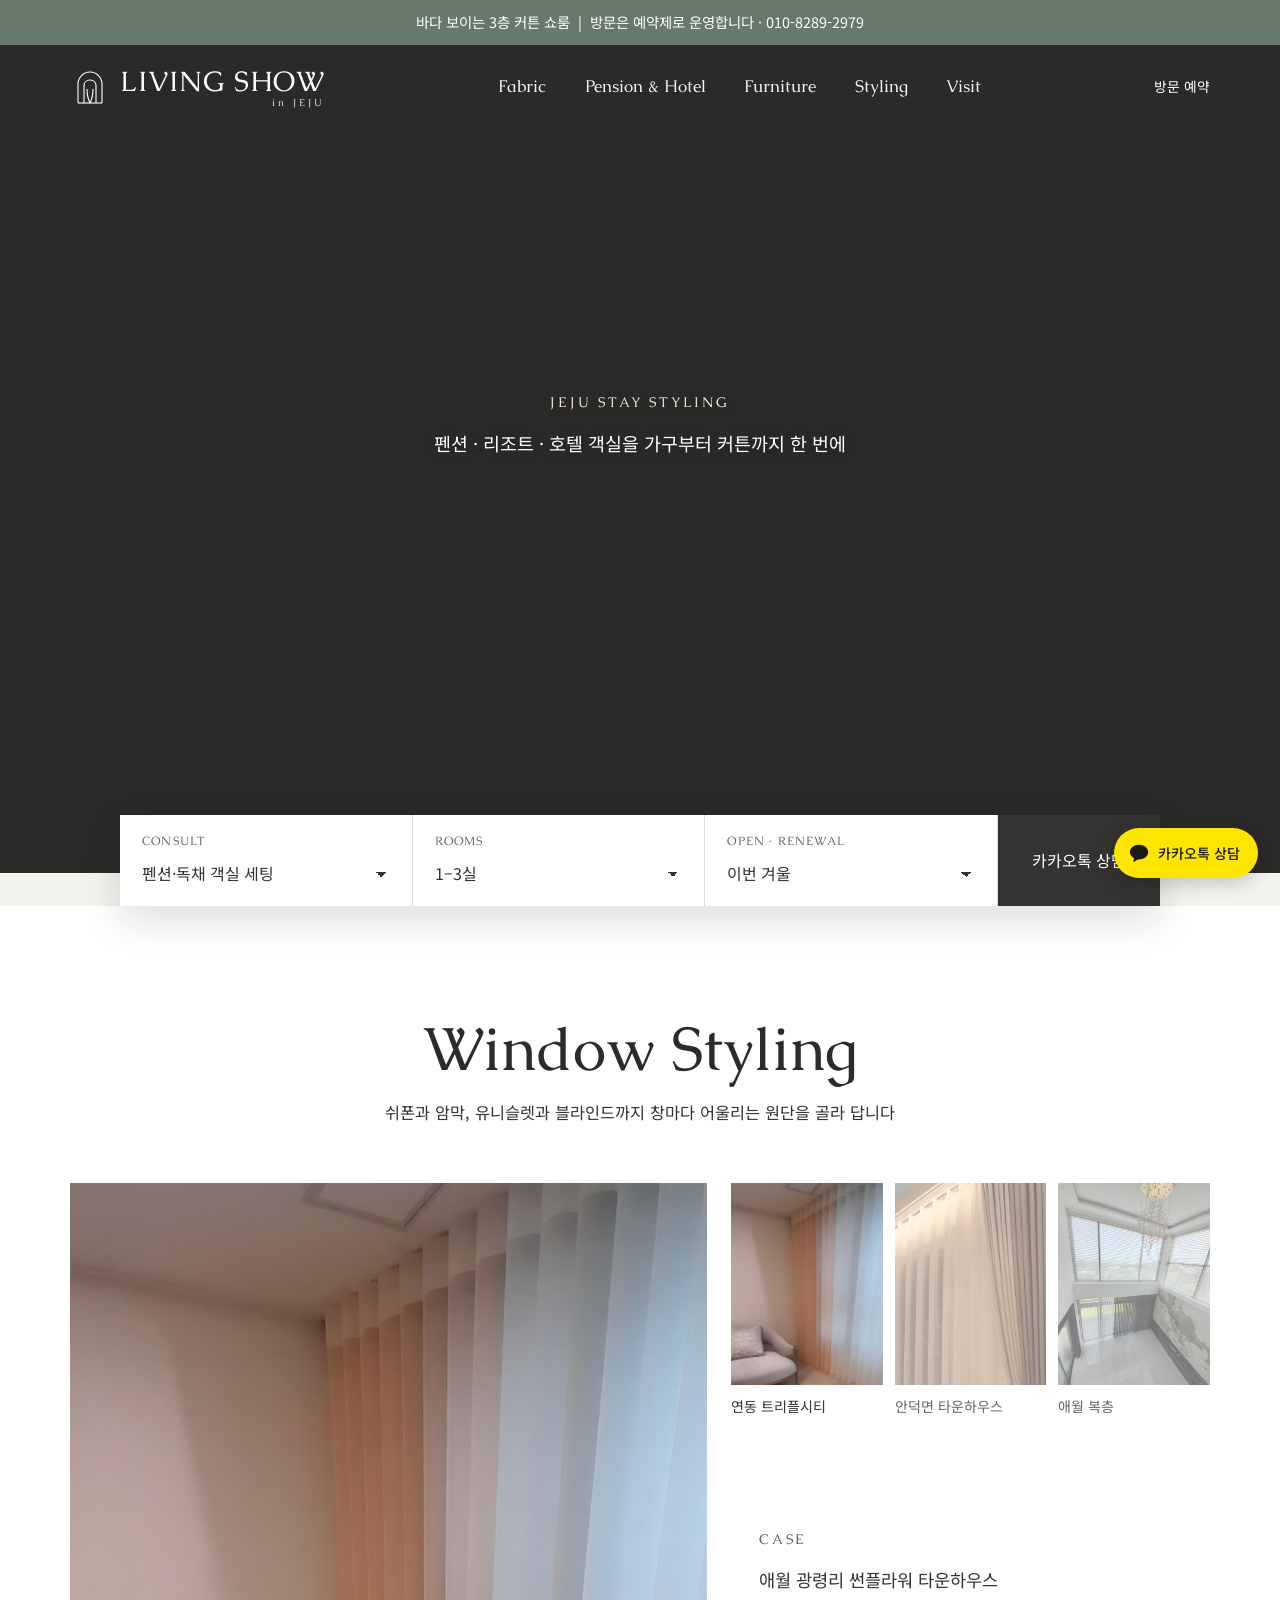
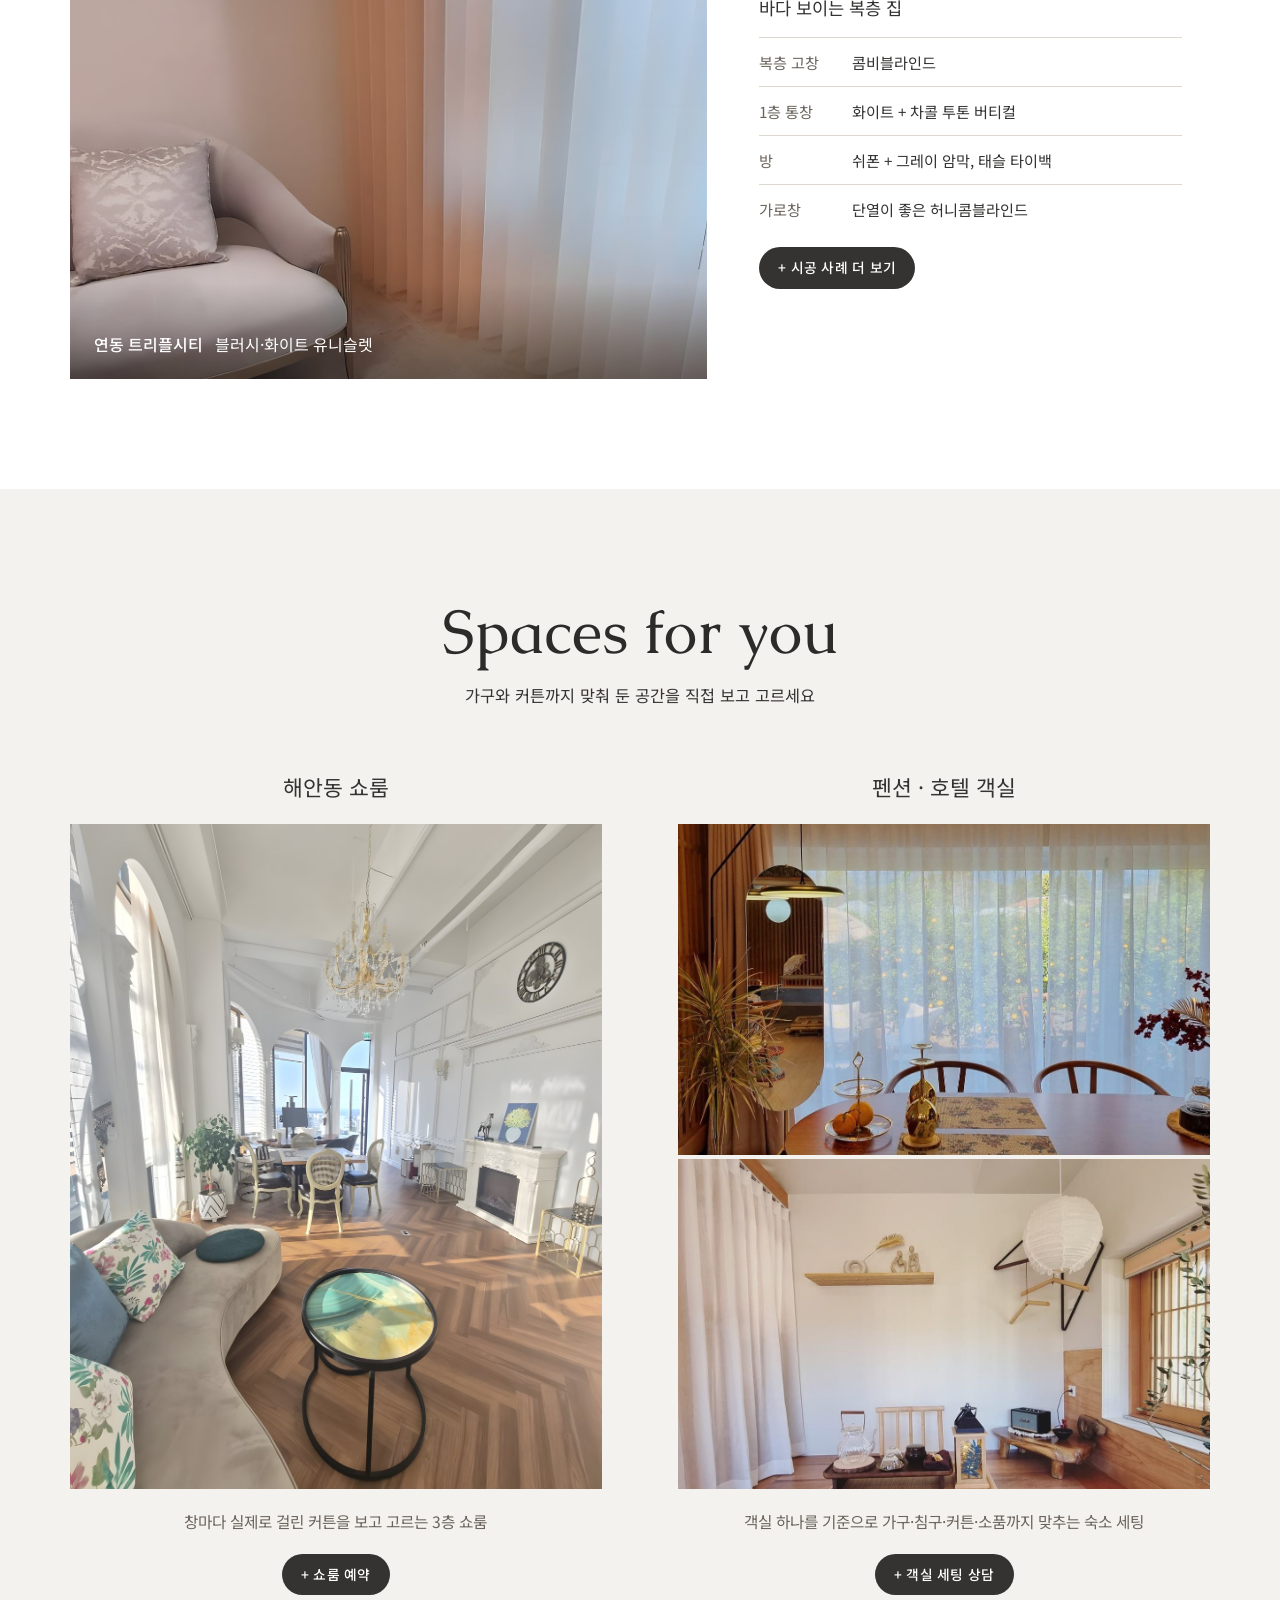
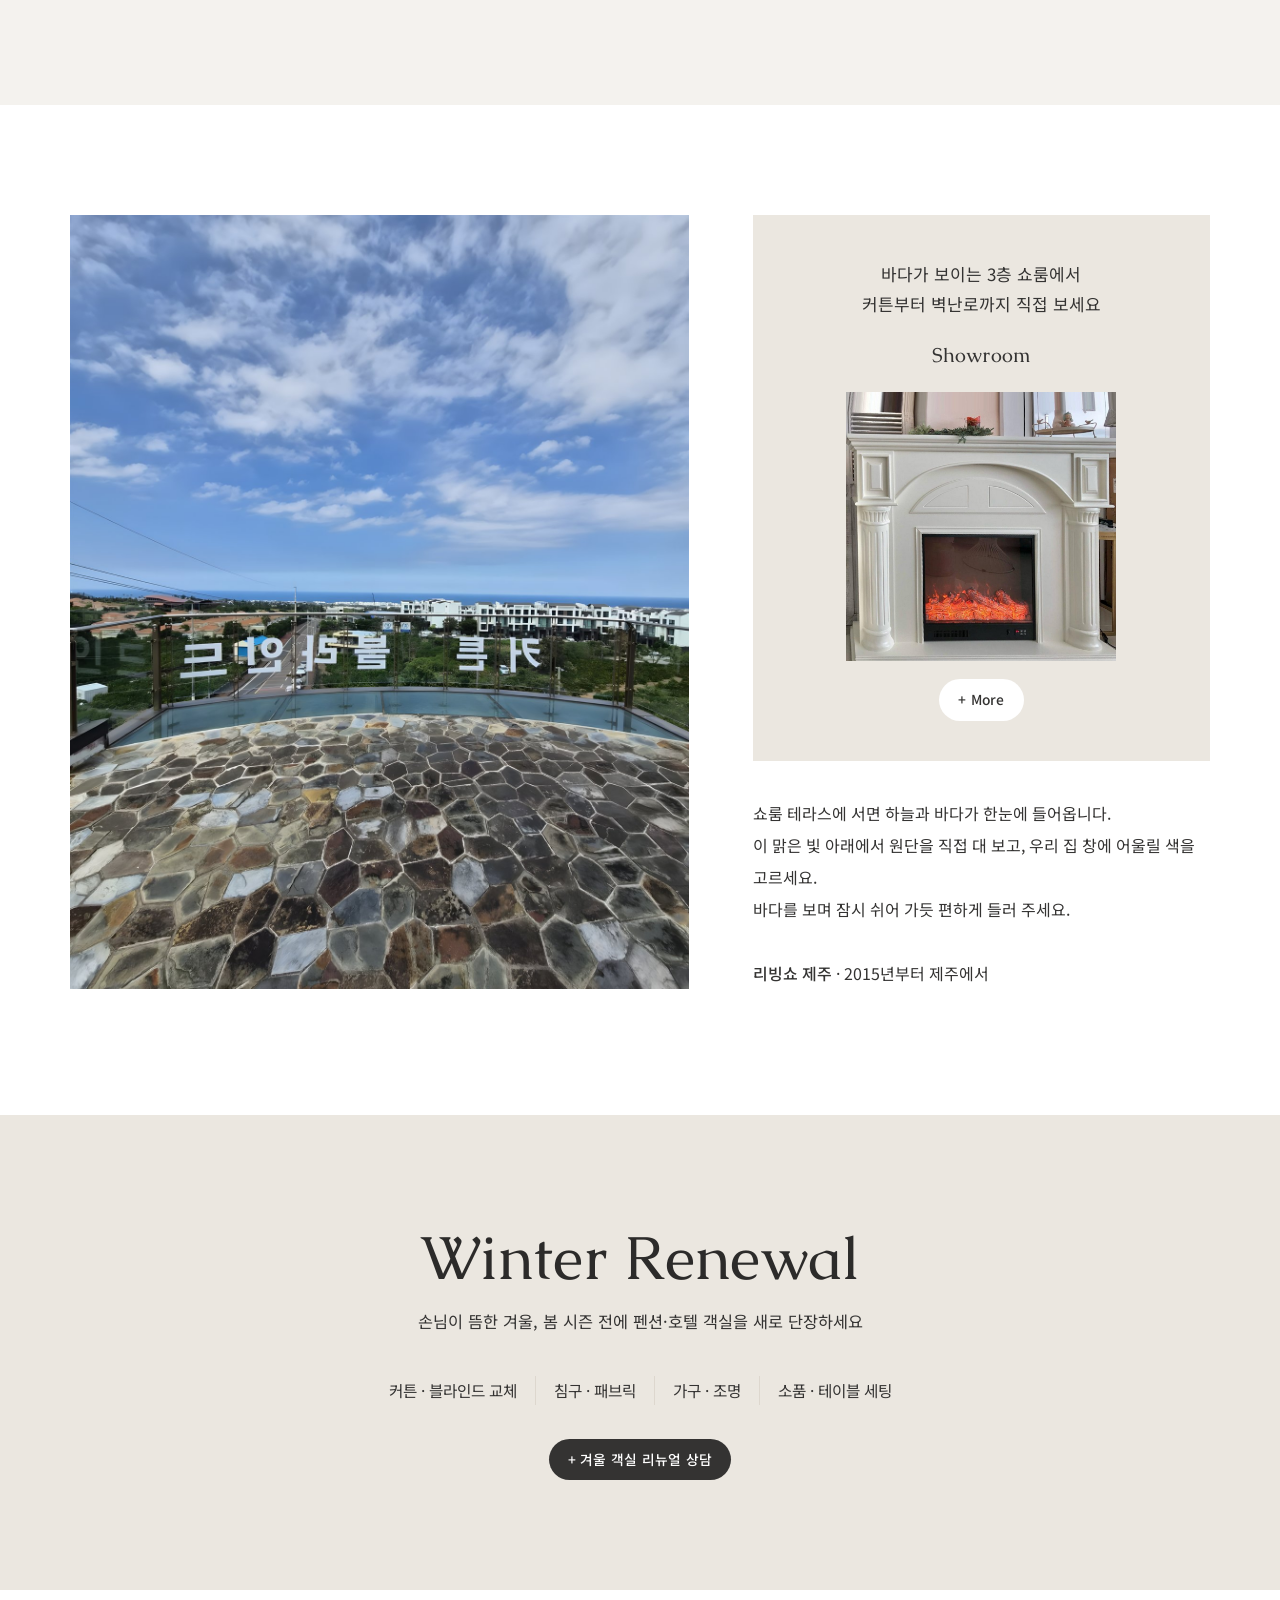
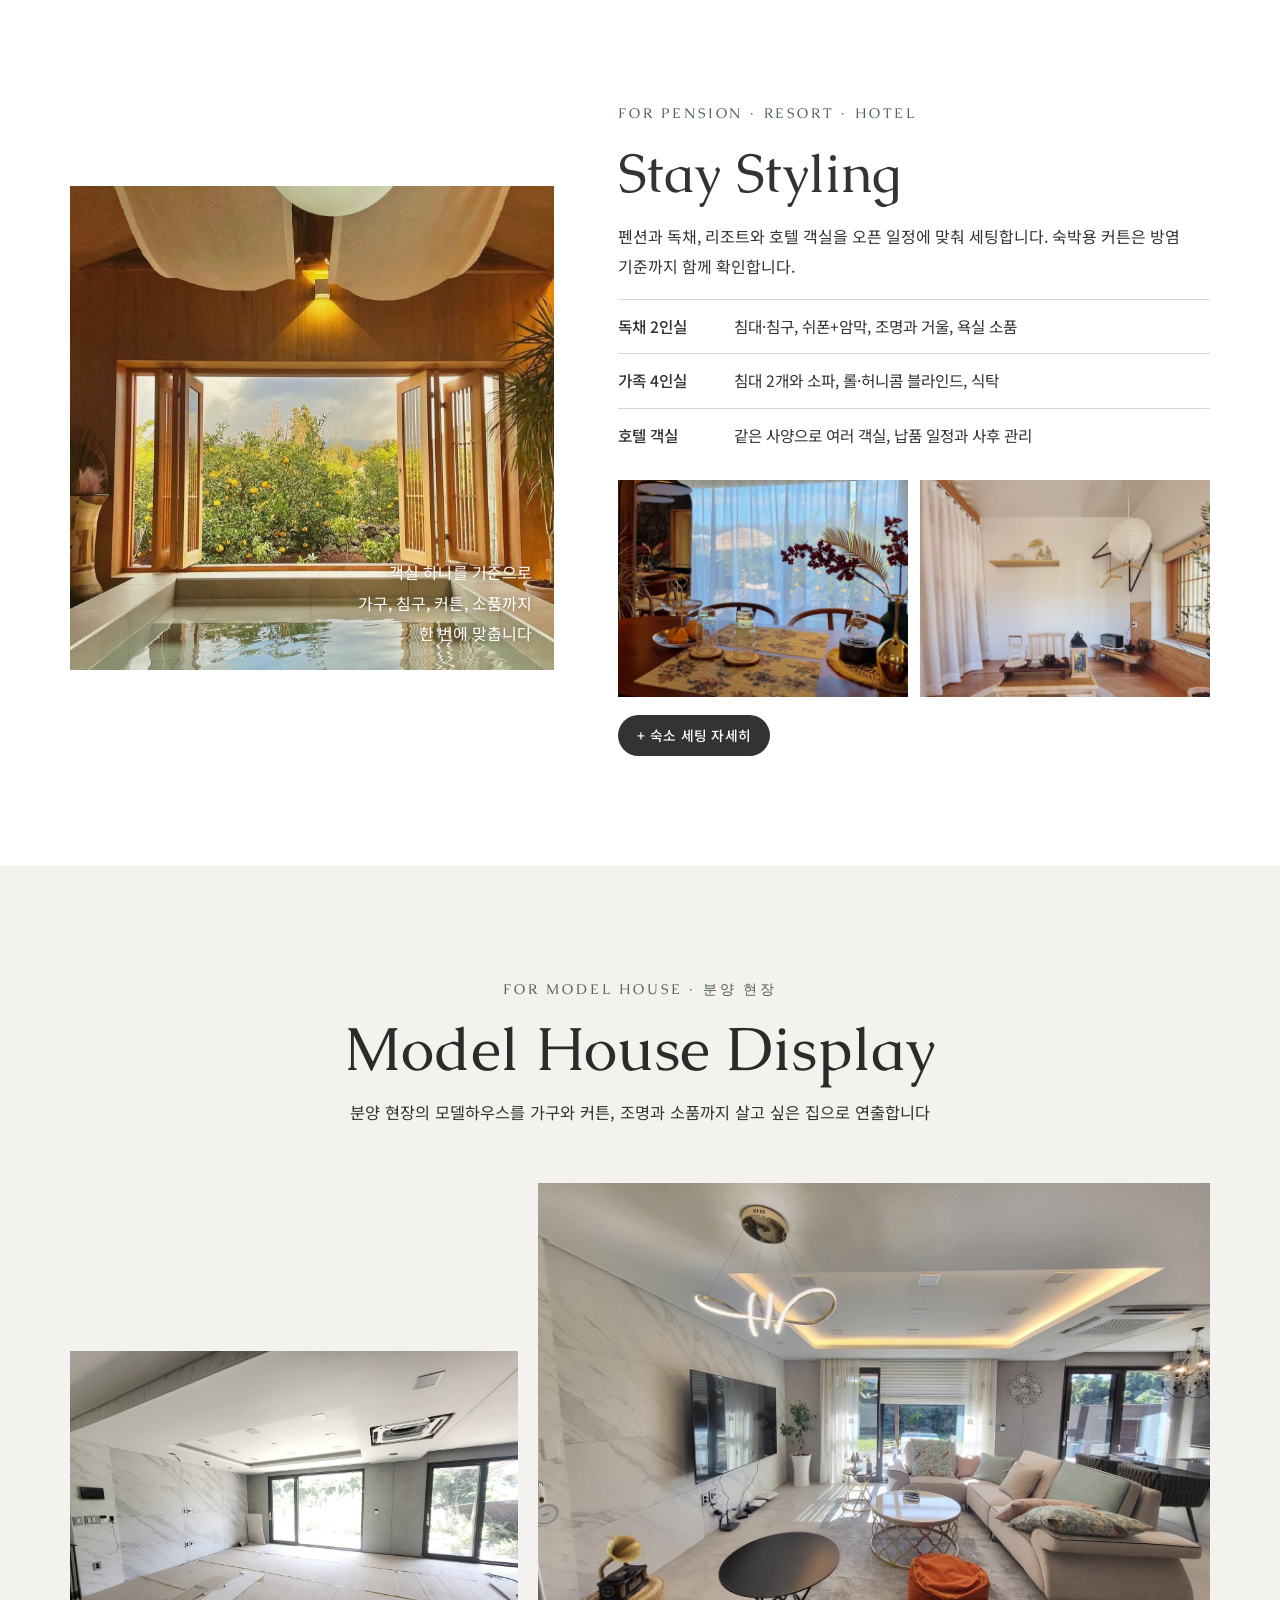
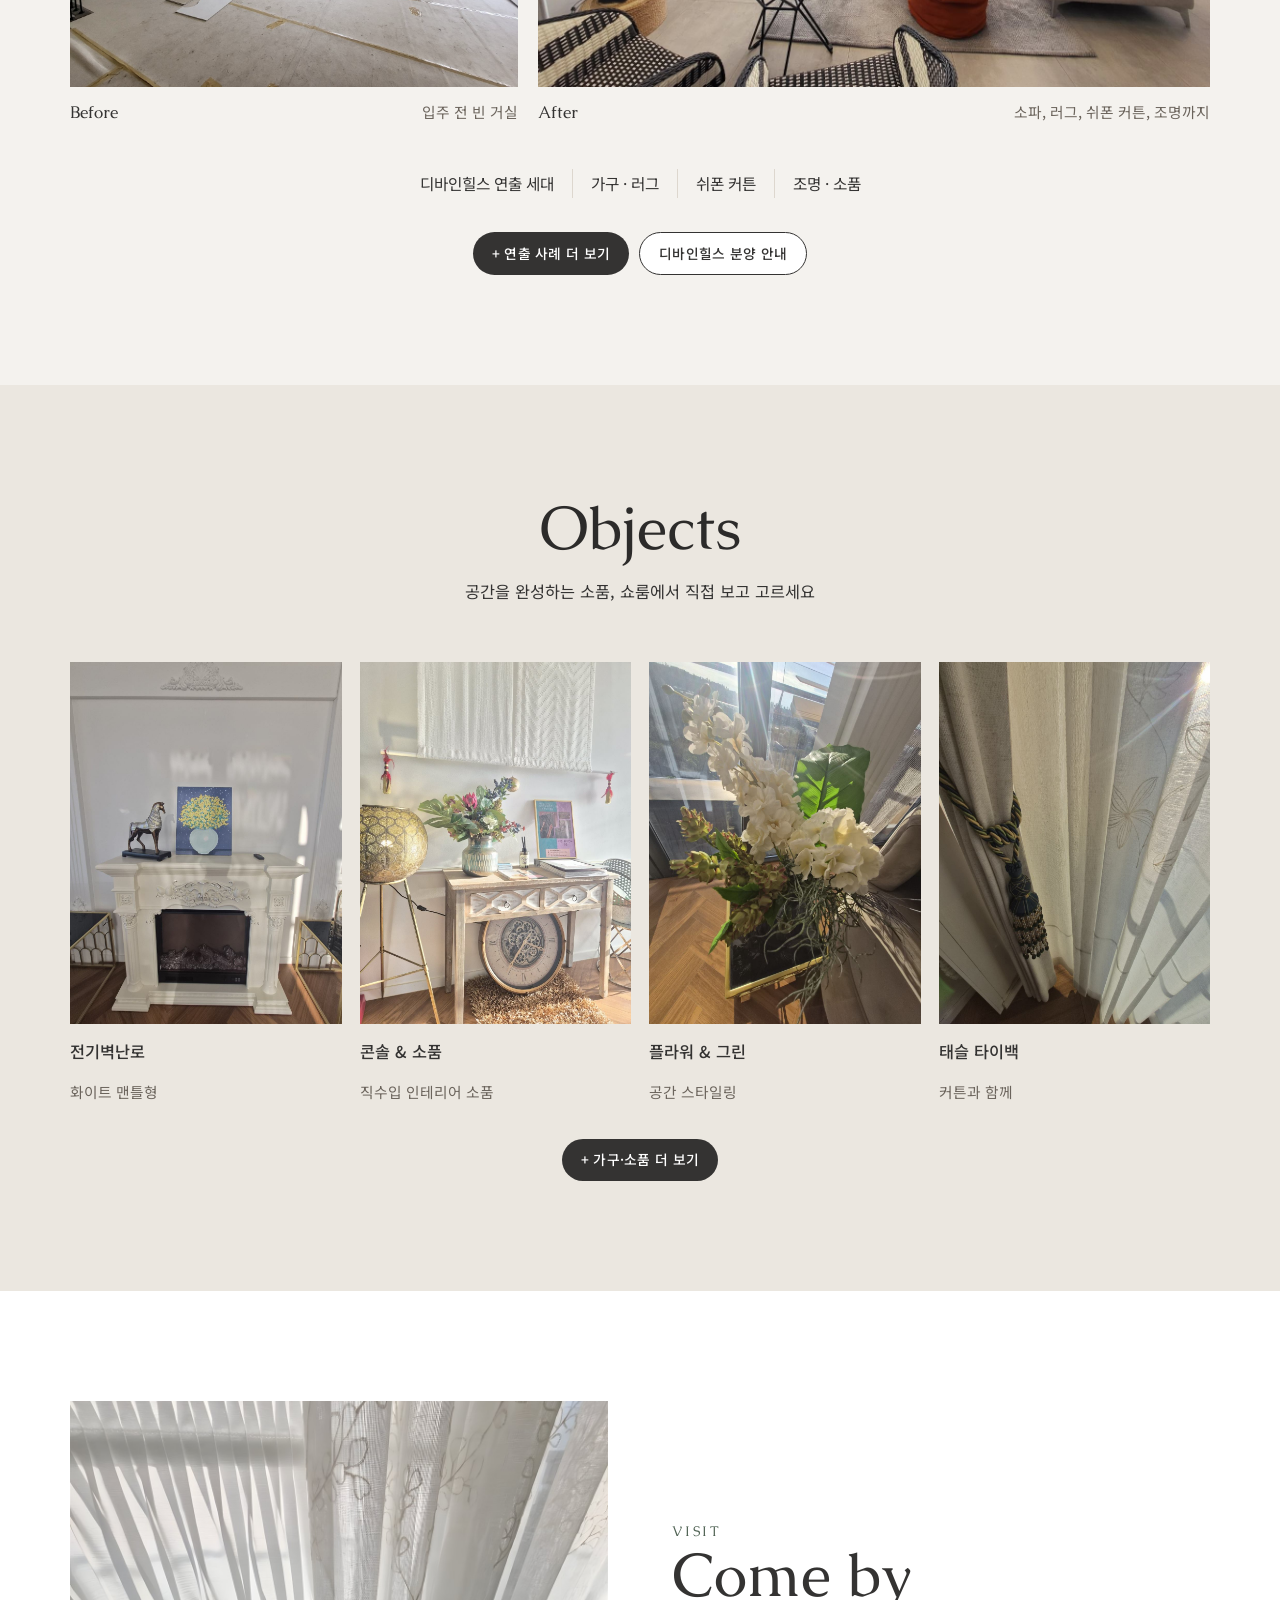
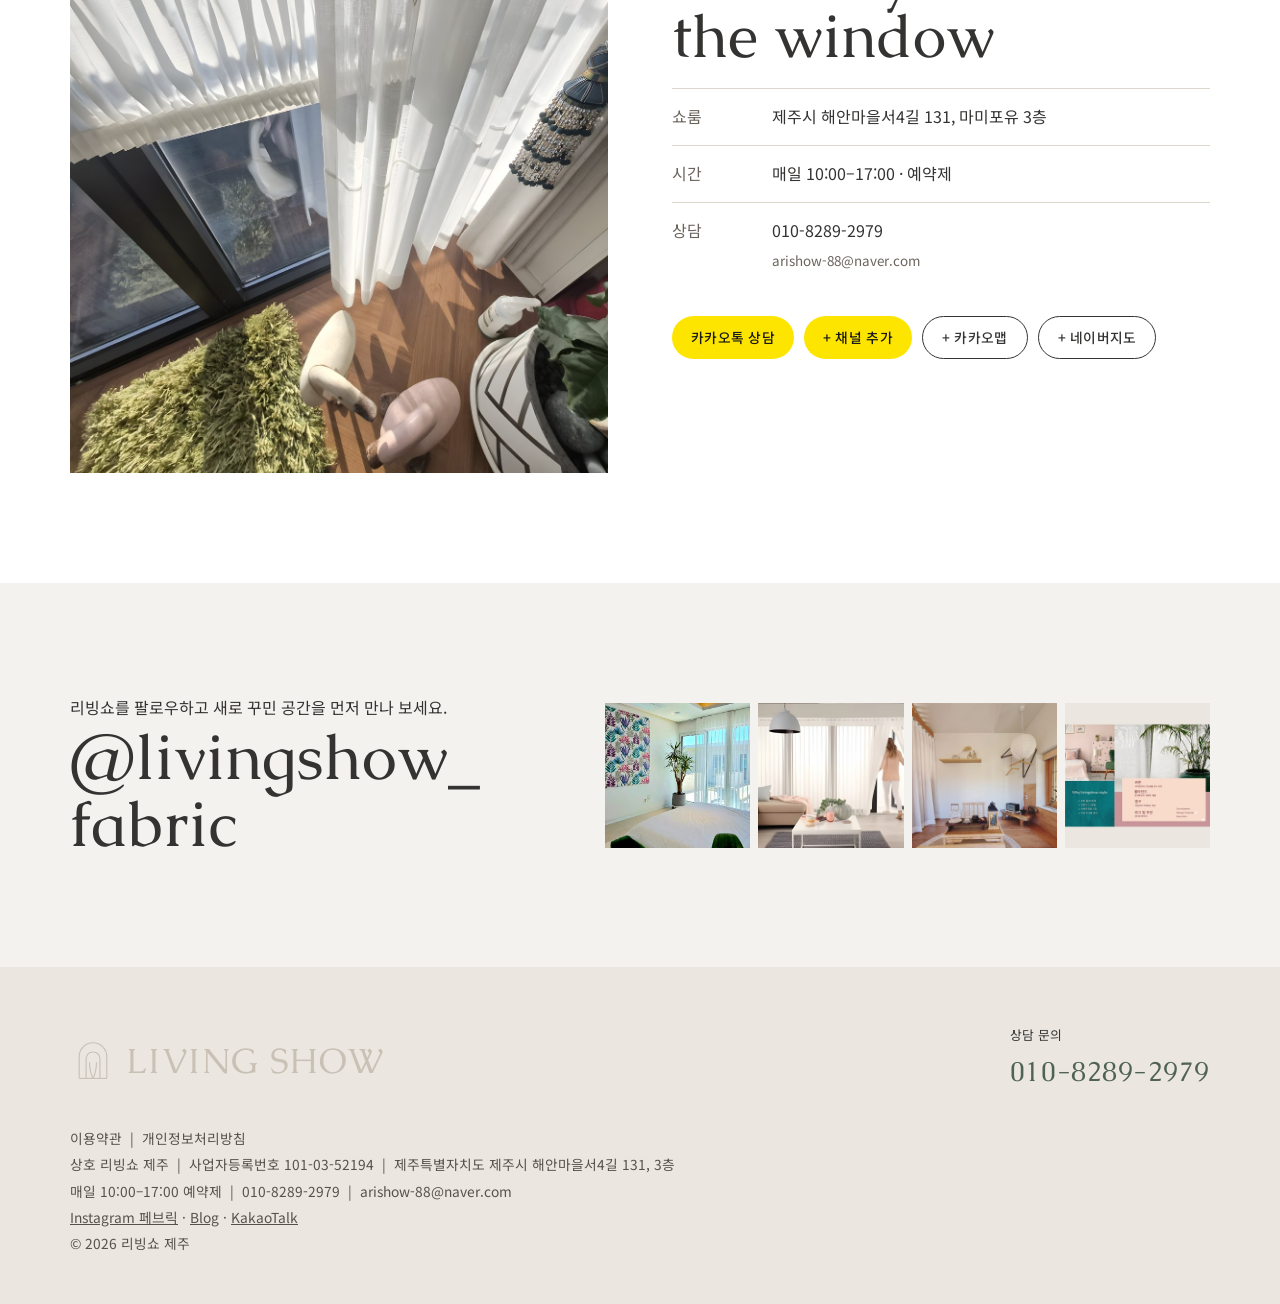
==== commit addcf14f: "Deploy 2026-11-08 14:25" ====
--- a/index.html
+++ b/index.html
@@ -3,18 +3,19 @@
 <head>
 <meta charset="utf-8">
 <meta name="viewport" content="width=device-width, initial-scale=1, viewport-fit=cover">
-<title>리빙쇼 제주 | 제주 커튼·블라인드·가구 쇼룸 · 디바인힐스 모델하우스</title>
-<meta name="description" content="제주시 해안동, 바다가 보이는 3층 쇼룸. 커튼·블라인드·가구·소품을 직접 보고 고르고, 펜션·호텔 객실 세팅과 봉개동 디바인힐스 모델하우스 분양 상담까지 함께합니다. 매일 10:00–17:00 예약제 · 010-8289-2979">
+<title>리빙쇼 제주 | 제주 커튼·블라인드·가구 쇼룸 · 펜션·호텔 객실 세팅</title>
+<meta name="description" content="제주시 해안동, 바다가 보이는 3층 쇼룸. 커튼·블라인드·가구·소품을 직접 보고 고르고, 펜션·호텔 객실 세팅과 겨울 객실 리뉴얼까지 함께합니다. 매일 10:00–17:00 예약제 · 010-8289-2979">
 <link rel="canonical" href="https://livingshow.kr/">
 <meta property="og:type" content="website">
 <meta property="og:site_name" content="리빙쇼 제주">
 <meta property="og:locale" content="ko_KR">
 <meta property="og:title" content="리빙쇼 제주 | 커튼·블라인드·가구 쇼룸">
-<meta property="og:description" content="제주시 해안동, 바다가 보이는 3층 쇼룸. 커튼·블라인드·가구·소품을 직접 보고 고르고, 펜션·호텔 객실 세팅과 봉개동 디바인힐스 모델하우스 분양 상담까지 함께합니다. 매일 10:00–17:00 예약제 · 010-8289-2979">
+<meta property="og:description" content="제주시 해안동, 바다가 보이는 3층 쇼룸. 커튼·블라인드·가구·소품을 직접 보고 고르고, 펜션·호텔 객실 세팅과 겨울 객실 리뉴얼까지 함께합니다. 매일 10:00–17:00 예약제 · 010-8289-2979">
 <meta property="og:url" content="https://livingshow.kr/">
 <meta property="og:image" content="https://livingshow.kr/img/og.jpg">
 <meta name="twitter:card" content="summary_large_image">
 <meta name="theme-color" content="#66796a">
+<meta name="naver-site-verification" content="689c6923a39ad42091268e5ec3960092d9fc6161">
 <link rel="icon" href="favicon.svg" type="image/svg+xml">
 <script type="application/ld+json">
 {
@@ -26,10 +27,10 @@
   "image": "https://livingshow.kr/img/og.jpg",
   "telephone": "+82-10-8289-2979",
   "email": "arishow-88@naver.com",
-  "description": "제주 커튼·블라인드·가구·소품 쇼룸, 펜션·호텔 객실 세팅, 디바인힐스 분양 상담",
+  "description": "제주 커튼·블라인드·가구·소품 쇼룸, 펜션·호텔 객실 세팅과 리뉴얼",
   "address": { "@type": "PostalAddress", "streetAddress": "해안마을서4길 131, 3층", "addressLocality": "제주시", "addressRegion": "제주특별자치도", "postalCode": "63077", "addressCountry": "KR" },
   "openingHoursSpecification": [{ "@type": "OpeningHoursSpecification", "dayOfWeek": ["Monday","Tuesday","Wednesday","Thursday","Friday","Saturday","Sunday"], "opens": "10:00", "closes": "17:00" }],
-  "sameAs": ["https://www.instagram.com/livingshow_fabric/", "https://www.instagram.com/livingshow_jeju/", "https://blog.naver.com/arishow-88", "http://pf.kakao.com/_xnjxnWX"]
+  "sameAs": ["https://www.instagram.com/livingshow_fabric/", "https://blog.naver.com/arishow-88", "http://pf.kakao.com/_xnjxnWX"]
 }
 </script>
 <link rel="preconnect" href="https://fonts.googleapis.com">
@@ -53,7 +54,7 @@
 * { box-sizing: border-box; }
 html { scroll-behavior: smooth; }
 @media (prefers-reduced-motion: reduce) { html { scroll-behavior: auto; } }
-body { background: var(--bg); color: var(--ink); font-family: var(--font-kr); font-weight: 400; font-size: 16px; line-height: 1.85; word-break: keep-all; overflow-wrap: break-word; }
+body { margin: 0; background: var(--bg); color: var(--ink); font-family: var(--font-kr); font-weight: 400; font-size: 16px; line-height: 1.85; word-break: keep-all; overflow-wrap: break-word; }
 img { display: block; width: 100%; height: 100%; object-fit: cover; }
 a { color: inherit; text-decoration: none; }
 :focus-visible { outline: 2px solid var(--sage); outline-offset: 3px; }
@@ -104,41 +105,47 @@
 }
 @media (max-width: 700px) { .hcta { display: none; } }
 
-/* hero */
-.hero { position: relative; height: clamp(540px, 88vh, 920px); overflow: hidden; background: #2b2a28; }
-/* Phone: all three photos crossfade in one frame (showroom, stay dining, fireplace) */
-/* Slides push in from the sides: left-column photos from the left, right-column photos from the right.
-   Phone: one frame, four photos in turn (showroom, dining, bedroom, fireplace). */
-.hero .col { position: absolute; inset: 0; isolation: isolate; }
-.hero .slide { position: absolute; inset: 0; transform: translateX(-100%); animation: in4L 24s infinite; }
-.hero .col:nth-child(2) .slide { transform: translateX(100%); animation-name: in4R; }
-.hero .col:nth-child(1) .slide:nth-child(1) { animation-delay: 0s; }
-.hero .col:nth-child(2) .slide:nth-child(1) { animation-delay: 6s; }
-.hero .col:nth-child(1) .slide:nth-child(2) { animation-delay: 12s; }
-.hero .col:nth-child(2) .slide:nth-child(2) { animation-delay: 18s; }
-@keyframes in4L { 0% { transform: translateX(-100%); z-index: 2; } 4%, 25% { transform: translateX(0); z-index: 2; } 25.01%, 29% { transform: translateX(0); z-index: 1; } 29.01%, 100% { transform: translateX(-100%); z-index: 1; } }
-@keyframes in4R { 0% { transform: translateX(100%); z-index: 2; } 4%, 25% { transform: translateX(0); z-index: 2; } 25.01%, 29% { transform: translateX(0); z-index: 1; } 29.01%, 100% { transform: translateX(100%); z-index: 1; } }
-@keyframes in2L { 0% { transform: translateX(-100%); z-index: 2; } 8%, 50% { transform: translateX(0); z-index: 2; } 50.01%, 58% { transform: translateX(0); z-index: 1; } 58.01%, 100% { transform: translateX(-100%); z-index: 1; } }
-@keyframes in2R { 0% { transform: translateX(100%); z-index: 2; } 8%, 50% { transform: translateX(0); z-index: 2; } 50.01%, 58% { transform: translateX(0); z-index: 1; } 58.01%, 100% { transform: translateX(100%); z-index: 1; } }
-@media (prefers-reduced-motion: reduce) { .hero .slide { animation: none !important; transform: none !important; visibility: hidden; } .hero .slide:first-child { visibility: visible; } }
-.hero::after { content: ""; position: absolute; inset: 0; background: linear-gradient(180deg, rgba(20,18,16,.5) 0%, rgba(20,18,16,.22) 38%, rgba(20,18,16,.4) 100%); }
-/* Desktop and tablet: two columns side by side, each alternating two photos */
-@media (min-width: 701px) {
-  .hero { display: grid; grid-template-columns: repeat(2, minmax(0, 1fr)); gap: 3px; background: var(--bg); }
-  .hero .col { position: relative; inset: auto; overflow: hidden; }
-  .hero .col:nth-child(1) .slide { animation: in2L 12s infinite; }
-  .hero .col:nth-child(2) .slide { animation: in2R 12s infinite; }
-  /* both columns switch together: left slides in from the left while right slides in from the right */
-  .hero .col:nth-child(1) .slide:nth-child(1), .hero .col:nth-child(2) .slide:nth-child(1) { animation-delay: 0s; }
-  .hero .col:nth-child(1) .slide:nth-child(2), .hero .col:nth-child(2) .slide:nth-child(2) { animation-delay: 6s; }
-}
-.hero .copy { position: absolute; inset: 0; z-index: 2; display: grid; place-content: center; text-align: center; color: #fff; gap: 14px; padding: 0 20px; }
+/* hero: hotel-style. One full-bleed frame; room photos crossfade slowly with a slight zoom.
+   The first photo is already showing at load (negative delay), so there is no dark frame. */
+.hero { position: relative; height: clamp(560px, 92vh, 960px); overflow: hidden; background: #2b2a28; }
+.hero .slides { position: absolute; inset: 0; }
+.hero .slide { position: absolute; inset: 0; opacity: 0; animation: heroFade 24s infinite; }
+.hero .slide img { width: 100%; height: 100%; object-fit: cover; }
+.hero .where { position: absolute; z-index: 3; right: max(24px, env(safe-area-inset-right, 0px)); bottom: 84px; color: #fff; font-size: 0.82rem; letter-spacing: 0.04em; text-shadow: 0 1px 8px rgba(0,0,0,.45); }
+.hero .where::before { content: ""; display: inline-block; width: 18px; height: 1px; background: currentColor; vertical-align: middle; margin-right: 8px; opacity: .8; }
+@media (max-width: 900px) { .hero .where { bottom: 64px; font-size: 0.76rem; } }
+.hero .slide:nth-child(1) { animation-delay: -0.96s; }
+.hero .slide:nth-child(2) { animation-delay: 5.04s; }
+.hero .slide:nth-child(3) { animation-delay: 11.04s; }
+.hero .slide:nth-child(4) { animation-delay: 17.04s; }
+@keyframes heroFade { 0% { opacity: 0; transform: scale(1.06); } 4%, 25% { opacity: 1; } 29% { opacity: 0; transform: scale(1); } 100% { opacity: 0; transform: scale(1); } }
+@media (prefers-reduced-motion: reduce) { .hero .slide { animation: none !important; } .hero .slide:nth-child(1) { opacity: 1; } }
+.hero .slide::after { content: ""; position: absolute; z-index: 1; inset: 0; background: linear-gradient(180deg, rgba(20,18,16,.5) 0%, rgba(20,18,16,.18) 40%, rgba(20,18,16,.55) 100%); }
+.hero .copy { position: absolute; inset: 0; z-index: 2; display: grid; place-content: center; text-align: center; color: #fff; gap: 14px; padding: 0 20px 70px; text-shadow: 0 1px 12px rgba(0,0,0,.25); }
 .hero .copy .kicker { color: #f1ece4; }
 .hero h1 { margin: 0; font-family: var(--font-en); font-weight: 400; font-size: clamp(3rem, 8.5vw, 6.4rem); line-height: 1; letter-spacing: 0.02em; }
-.hero p { margin: 0; font-size: clamp(1rem, 1.8vw, 1.15rem); font-weight: 400; }
-.scroll { position: absolute; z-index: 2; left: 50%; bottom: 28px; transform: translateX(-50%); width: 96px; height: 96px; border: 1px solid rgba(255,255,255,.8); border-radius: 50%; color: #fff; display: grid; place-content: center; text-align: center; font-size: 0.66rem; letter-spacing: 0.12em; gap: 6px; }
-.scroll i { display: block; width: 14px; height: 14px; border-right: 1px solid #fff; border-bottom: 1px solid #fff; transform: rotate(45deg); margin: 0 auto; }
-
+.hero p { margin: 0; font-size: clamp(1rem, 1.8vw, 1.15rem); font-weight: 400; word-break: keep-all; }
+/* the Korean line is the page's h1 but keeps the small sub-line look (the big wordmark was removed on request) */
+.hero h1.tagline { font-family: var(--font-kr); font-weight: 400; font-size: clamp(1rem, 1.8vw, 1.15rem); line-height: 1.6; letter-spacing: 0; word-break: keep-all; }
+
+/* consultation bar: sits over the bottom edge of the hero like a hotel booking bar */
+.stay-bar { position: relative; z-index: 5; max-width: 1040px; margin: -58px auto 0; background: var(--paper); box-shadow: 0 14px 40px rgba(20,18,16,.14); display: grid; grid-template-columns: repeat(3, minmax(0, 1fr)) auto; }
+.stay-bar label { display: grid; gap: 2px; padding: 16px 22px 14px; border-right: 1px solid var(--line); min-width: 0; cursor: pointer; }
+.stay-bar label span { font-family: var(--font-en); font-size: 0.74rem; letter-spacing: 0.1em; text-transform: uppercase; color: var(--soft); }
+.stay-bar select { appearance: none; -webkit-appearance: none; width: 100%; border: 0; background: transparent; font: inherit; font-size: 1rem; color: var(--ink); padding: 4px 22px 4px 0; cursor: pointer;
+  background-image: linear-gradient(45deg, transparent 50%, currentColor 50%), linear-gradient(135deg, currentColor 50%, transparent 50%); background-position: calc(100% - 9px) 55%, calc(100% - 4px) 55%; background-size: 5px 5px; background-repeat: no-repeat; }
+.stay-bar select:focus-visible { outline: 2px solid var(--sage); outline-offset: 2px; }
+.stay-bar button { border: 0; background: var(--ink); color: #fff; font: inherit; font-size: 1rem; padding: 0 34px; cursor: pointer; }
+.stay-bar button:hover { background: var(--sage-ink, #4f6253); }
+.stay-bar .sb-note { grid-column: 1 / -1; margin: 0; padding: 10px 22px; font-size: 0.88rem; background: var(--sand); color: var(--ink); }
+@media (max-width: 900px) {
+  .stay-bar { grid-template-columns: repeat(2, minmax(0, 1fr)); margin: -48px 16px 0; }
+  .stay-bar label:nth-child(1) { grid-column: 1 / -1; border-right: 0; border-bottom: 1px solid var(--line); }
+  .stay-bar label:nth-child(3) { border-right: 0; }
+  .stay-bar button { grid-column: 1 / -1; padding: 15px; }
+}
+.hero .mb { display: none; }
+@media (max-width: 700px) { .hero .copy { padding-bottom: 56px; } .hero .mb { display: inline; } }
 /* sections */
 section { padding-block: 110px; }
 section.sand { background: var(--sand); }
@@ -288,10 +295,9 @@
     </a>
     <nav class="gnb" aria-label="주 메뉴">
       <a href="/fabric/">Fabric</a>
-      <a href="/bunyang/">Divine Hills</a>
+      <a href="/stay/">Pension &amp; Hotel</a>
       <a href="/furniture/">Furniture</a>
       <a href="/styling/">Styling</a>
-      <a href="/stay/">Stay</a>
       <a href="/visit/">Visit</a>
     </nav>
     <a class="hcta" href="/visit/">방문 예약</a>
@@ -301,32 +307,58 @@
 
 <nav class="mnav" id="mnav" aria-label="모바일 메뉴" hidden>
   <a class="item" href="/fabric/">Fabric <small>커튼·블라인드</small></a>
-  <a class="item" href="/bunyang/">Divine Hills <small>디바인힐스 분양</small></a>
+  <a class="item" href="/stay/">Pension &amp; Hotel <small>펜션·호텔 객실 세팅</small></a>
   <a class="item" href="/furniture/">Furniture <small>가구·소품</small></a>
   <a class="item" href="/styling/">Styling <small>커튼 시공 사례</small></a>
-  <a class="item" href="/stay/">Stay <small>펜션·호텔 객실</small></a>
   <a class="item" href="/visit/">Visit <small>오시는 길</small></a>
   <a class="pill" href="/visit/">+ 방문 예약</a>
 </nav>
 
 <main id="top">
-  <section class="hero" aria-label="리빙쇼 제주 대표 공간" style="padding:0">
-    <div class="col">
-      <div class="slide"><img src="img/hero-a.jpg" alt="리빙쇼 해안동 쇼룸, 아치창과 샹들리에 아래 패브릭 소파"></div>
-      <div class="slide"><img src="img/hero-d.jpg" alt="유니슬렛 블라인드와 패턴 아트 액자를 단 침실"></div>
-    </div>
-    <div class="col">
-      <div class="slide"><img src="img/hero-b.jpg" alt="귤밭이 보이는 독채 객실 식당, 쉬폰 커튼과 원목 식탁"></div>
-      <div class="slide"><img src="img/hero-c.jpg" alt="화이트 맨틀 전기벽난로와 소품"></div>
+  <section class="hero" aria-label="리빙쇼가 세팅한 제주 숙소 객실" style="padding:0">
+    <div class="slides">
+      <div class="slide"><img src="img/hotel-mj-room.jpg" alt="세화 MJ 리조트 바다 전망 객실, 리빙쇼가 납품한 커튼" fetchpriority="high"><span class="where">세화 MJ 리조트</span></div>
+      <div class="slide"><img src="img/hotel-dain-lounge.jpg" alt="애월 다인 오세아노 호텔 객실 거실, 리빙쇼가 납품한 커튼"><span class="where">애월 다인 오세아노 호텔</span></div>
+      <div class="slide"><img src="img/stay-bath.jpg" alt="귤밭이 보이는 독채 객실 욕조"><span class="where">제주 독채 펜션</span></div>
+      <div class="slide"><img src="img/stay-dining.jpg" alt="쉬폰 커튼과 원목 식탁을 둔 독채 객실 식당"><span class="where">제주 독채 펜션</span></div>
     </div>
     <div class="copy">
-      <span class="kicker">Jeju Space Styling</span>
-      <h1>Living Show</h1>
-      <p>가구와 커튼, 소품까지 한 번에 맞추는 제주의 공간</p>
-    </div>
-    <a class="scroll" href="#spaces"><i></i>SCROLL DOWN</a>
-  </section>
-
+      <span class="kicker">Jeju Stay Styling</span>
+      <h1 class="tagline">펜션 · 리조트 · 호텔 객실을<br class="mb"> 가구부터 커튼까지 한 번에</h1>
+    </div>
+  </section>
+
+  <form class="stay-bar" id="stayBar" aria-label="객실 세팅 상담">
+    <label for="sbType"><span>Consult</span>
+      <select id="sbType" name="type">
+        <option>펜션·독채 객실 세팅</option>
+        <option>호텔·리조트 객실 납품</option>
+        <option>분양 모델하우스 연출</option>
+        <option>겨울 객실 리뉴얼</option>
+        <option>우리 집 커튼·블라인드</option>
+        <option>가구·소품</option>
+      </select>
+    </label>
+    <label for="sbRooms"><span>Rooms</span>
+      <select id="sbRooms" name="rooms">
+        <option>1–3실</option>
+        <option>4–10실</option>
+        <option>11실 이상</option>
+        <option>아직 미정</option>
+        <option>해당 없음</option>
+      </select>
+    </label>
+    <label for="sbWhen"><span>Open · Renewal</span>
+      <select id="sbWhen" name="when">
+        <option>이번 겨울</option>
+        <option>내년 봄</option>
+        <option>날짜가 정해져 있음</option>
+        <option>아직 미정</option>
+      </select>
+    </label>
+    <button type="submit">카카오톡 상담</button>
+    <p class="sb-note" id="sbNote" hidden>선택하신 내용이 복사됐어요. 열리는 카카오톡 채팅창에 붙여 넣어 보내 주세요.</p>
+  </form>
   <section class="white" id="styling">
     <div class="wrap">
       <h2 class="title">Window Styling</h2>
@@ -368,11 +400,11 @@
           <p>창마다 실제로 걸린 커튼을 보고 고르는 3층 쇼룸</p>
           <span class="pill">+ 쇼룸 예약</span>
         </a>
-        <a class="space" href="/bunyang/">
-          <h3>디바인힐스 모델하우스</h3>
-          <div class="ph stack"><img src="img/dh-stack-1.jpg" alt="디바인힐스 연출 세대 거실, 네이비 벨벳 소파와 대리석 벽"><img src="img/dh-stack-2.jpg" alt="디바인힐스 연출 세대 침실, 간접조명과 쉬폰 커튼"></div>
-          <p>번영로 356-24 102동, 리빙쇼가 꾸민 단독주택</p>
-          <span class="pill">+ 모델하우스 예약</span>
+        <a class="space" href="/stay/">
+          <h3>펜션 · 호텔 객실</h3>
+          <div class="ph stack"><img src="img/stay-dining.jpg" alt="쉬폰 커튼과 원목 식탁을 둔 독채 객실 식당"><img src="img/stay-tearoom.jpg" alt="종이 등과 좌식 테이블을 둔 독채 객실 다실"></div>
+          <p>객실 하나를 기준으로 가구·침구·커튼·소품까지 맞추는 숙소 세팅</p>
+          <span class="pill">+ 객실 세팅 상담</span>
         </a>
       </div>
     </div>
@@ -393,16 +425,12 @@
     </div>
   </section>
 
-  <section class="sand" id="divinehills">
+  <section class="sand" id="renewal">
     <div class="wrap">
-      <h2 class="title">Before &amp; After</h2>
-      <p class="sub">비어 있던 디바인힐스 201동 거실이 리빙쇼의 가구와 커튼으로 이렇게 바뀌었습니다</p>
-      <div class="ba">
-        <figure class="before"><div class="ph"><img src="img/dh-before.jpg" alt="디바인힐스 201동 거실, 연출 전 빈 공간"></div><figcaption>Before <span>입주 전 빈 거실</span></figcaption></figure>
-        <figure class="after"><div class="ph"><img src="img/dh-after.jpg" alt="디바인힐스 201동 거실, 리빙쇼 연출 후"></div><figcaption>After <span>소파, 러그, 쉬폰 커튼, 조명까지</span></figcaption></figure>
-      </div>
-      <div class="facts"><span>제주시 봉개동</span><span>단독주택 24세대</span><span>지하부터 다락까지 4개 층</span><span>세대당 주차 3대</span></div>
-      <div class="center"><a class="pill" href="/bunyang/">+ 디바인힐스 자세히</a></div>
+      <h2 class="title">Winter Renewal</h2>
+      <p class="sub">손님이 뜸한 겨울, 봄 시즌 전에 펜션·호텔 객실을 새로 단장하세요</p>
+      <div class="facts"><span>커튼 · 블라인드 교체</span><span>침구 · 패브릭</span><span>가구 · 조명</span><span>소품 · 테이블 세팅</span></div>
+      <div class="center"><a class="pill" href="/stay/#renewal">+ 겨울 객실 리뉴얼 상담</a></div>
     </div>
   </section>
 
@@ -424,6 +452,19 @@
     </div>
   </section>
 
+  <section id="modelhouse">
+    <div class="wrap">
+      <span class="kicker" style="display:block;text-align:center;margin-bottom:14px">For model house · 분양 현장</span>
+      <h2 class="title">Model House Display</h2>
+      <p class="sub">분양 현장의 모델하우스를 가구와 커튼, 조명과 소품까지 살고 싶은 집으로 연출합니다</p>
+      <div class="ba">
+        <figure class="before"><div class="ph"><img src="img/dh-before.jpg" alt="디바인힐스 201동 거실, 연출 전 빈 공간" loading="lazy"></div><figcaption>Before <span>입주 전 빈 거실</span></figcaption></figure>
+        <figure class="after"><div class="ph"><img src="img/dh-after.jpg" alt="디바인힐스 201동 거실, 리빙쇼가 가구와 커튼으로 연출한 모습" loading="lazy"></div><figcaption>After <span>소파, 러그, 쉬폰 커튼, 조명까지</span></figcaption></figure>
+      </div>
+      <div class="facts"><span>디바인힐스 연출 세대</span><span>가구 · 러그</span><span>쉬폰 커튼</span><span>조명 · 소품</span></div>
+      <div class="center" style="display:flex;flex-wrap:wrap;justify-content:center;gap:10px"><a class="pill" href="/styling/#before-after">+ 연출 사례 더 보기</a><a class="pill light" style="border:1px solid var(--ink)" href="https://divinehills.livingshow.kr/">디바인힐스 분양 안내</a></div>
+    </div>
+  </section>
   <section class="sand" id="objects">
     <div class="wrap">
       <h2 class="title">Objects</h2>
@@ -446,7 +487,6 @@
         <h2>Come by<br>the window</h2>
         <dl>
           <div><dt>쇼룸</dt><dd>제주시 해안마을서4길 131, 마미포유 3층</dd></div>
-          <div><dt>모델하우스</dt><dd>제주시 번영로 356-24<br><span style="color:var(--soft);font-size:.84rem">디바인힐스 102동 · 지번 봉개동 2698</span></dd></div>
           <div><dt>시간</dt><dd>매일 10:00–17:00 · 예약제</dd></div>
           <div><dt>상담</dt><dd>010-8289-2979<br><span style="color:var(--soft);font-size:.84rem">arishow-88@naver.com</span></dd></div>
         </dl>
@@ -455,7 +495,6 @@
           <a class="pill kakao" href="http://pf.kakao.com/_xnjxnWX/friend">+ 채널 추가</a>
           <a class="pill light" style="border:1px solid var(--ink)" href="https://map.kakao.com/?q=%EB%A6%AC%EB%B9%99%EC%87%BC%20%EC%A0%9C%EC%A3%BC">+ 카카오맵</a>
           <a class="pill light" style="border:1px solid var(--ink)" href="https://map.naver.com/p/search/%EB%A6%AC%EB%B9%99%EC%87%BC%20%EC%A0%9C%EC%A3%BC">+ 네이버지도</a>
-          <a class="pill light" style="border:1px solid var(--ink)" href="https://map.kakao.com/?q=%EC%A0%9C%EC%A3%BC%EC%8B%9C%20%EB%B2%88%EC%98%81%EB%A1%9C%20356-24">+ 모델하우스 지도</a>
         </div>
       </div>
     </div>
@@ -464,7 +503,7 @@
   <section>
     <div class="wrap insta">
       <div>
-        <p style="margin:0;font-size:1rem">리빙쇼를 팔로우하고 분양 소식과 새로 꾸민 공간을 먼저 만나 보세요.</p>
+        <p style="margin:0;font-size:1rem">리빙쇼를 팔로우하고 새로 꾸민 공간을 먼저 만나 보세요.</p>
         <a class="handle" href="https://www.instagram.com/livingshow_fabric/">@livingshow_<br>fabric</a>
       </div>
       <div class="grid">
@@ -489,9 +528,8 @@
     <div class="legal">
       이용약관 &nbsp;|&nbsp; 개인정보처리방침<br>
       상호 리빙쇼 제주 &nbsp;|&nbsp; 사업자등록번호 101-03-52194 &nbsp;|&nbsp; 제주특별자치도 제주시 해안마을서4길 131, 3층<br>
-      디바인힐스 모델하우스 102동 &nbsp;|&nbsp; 제주특별자치도 제주시 번영로 356-24 (봉개동 2698, 우편번호 63313)<br>
       매일 10:00–17:00 예약제 &nbsp;|&nbsp; 010-8289-2979 &nbsp;|&nbsp; arishow-88@naver.com<br>
-      <a href="https://www.instagram.com/livingshow_fabric/">Instagram 페브릭</a> · <a href="https://www.instagram.com/livingshow_jeju/">Instagram 분양</a> · <a href="https://blog.naver.com/arishow-88">Blog</a> · <a href="http://pf.kakao.com/_xnjxnWX">KakaoTalk</a><br>
+      <a href="https://www.instagram.com/livingshow_fabric/">Instagram 페브릭</a> · <a href="https://blog.naver.com/arishow-88">Blog</a> · <a href="http://pf.kakao.com/_xnjxnWX">KakaoTalk</a><br>
       © 2026 리빙쇼 제주</div>
   </div>
 </footer>
@@ -529,10 +567,26 @@
   mnav.addEventListener('click', function (e) { if (e.target.closest('a')) setMenu(false); });
   document.addEventListener('keydown', function (e) { if (e.key === 'Escape' && !mnav.hidden) { setMenu(false); btn.focus(); } });
   setH(); onScroll();
+  // the notice can grow to two lines after load (web font swap, rotation): keep the header right under it
+  if (window.ResizeObserver) new ResizeObserver(setH).observe(notice);
+  if (document.fonts && document.fonts.ready) document.fonts.ready.then(setH);
+  window.addEventListener('load', setH);
   window.addEventListener('resize', function () { setH(); if (window.innerWidth > 900 && !mnav.hidden) setMenu(false); });
   window.addEventListener('scroll', onScroll, { passive: true });
 })();
 
+(function () {
+  var form = document.getElementById('stayBar');
+  if (!form) return;
+  var note = document.getElementById('sbNote');
+  form.addEventListener('submit', function (e) {
+    e.preventDefault();
+    var text = '[리빙쇼 상담] ' + form.type.value + ' / 객실 수: ' + form.rooms.value + ' / 시기: ' + form.when.value;
+    var done = function () { note.hidden = false; };
+    try { navigator.clipboard.writeText(text).then(done, done); } catch (err) { done(); }
+    window.open('http://pf.kakao.com/_xnjxnWX/chat', '_blank', 'noopener');
+  });
+})();
 (function () {
   var main = document.getElementById('wsMain');
   var cap = document.getElementById('wsCap');
